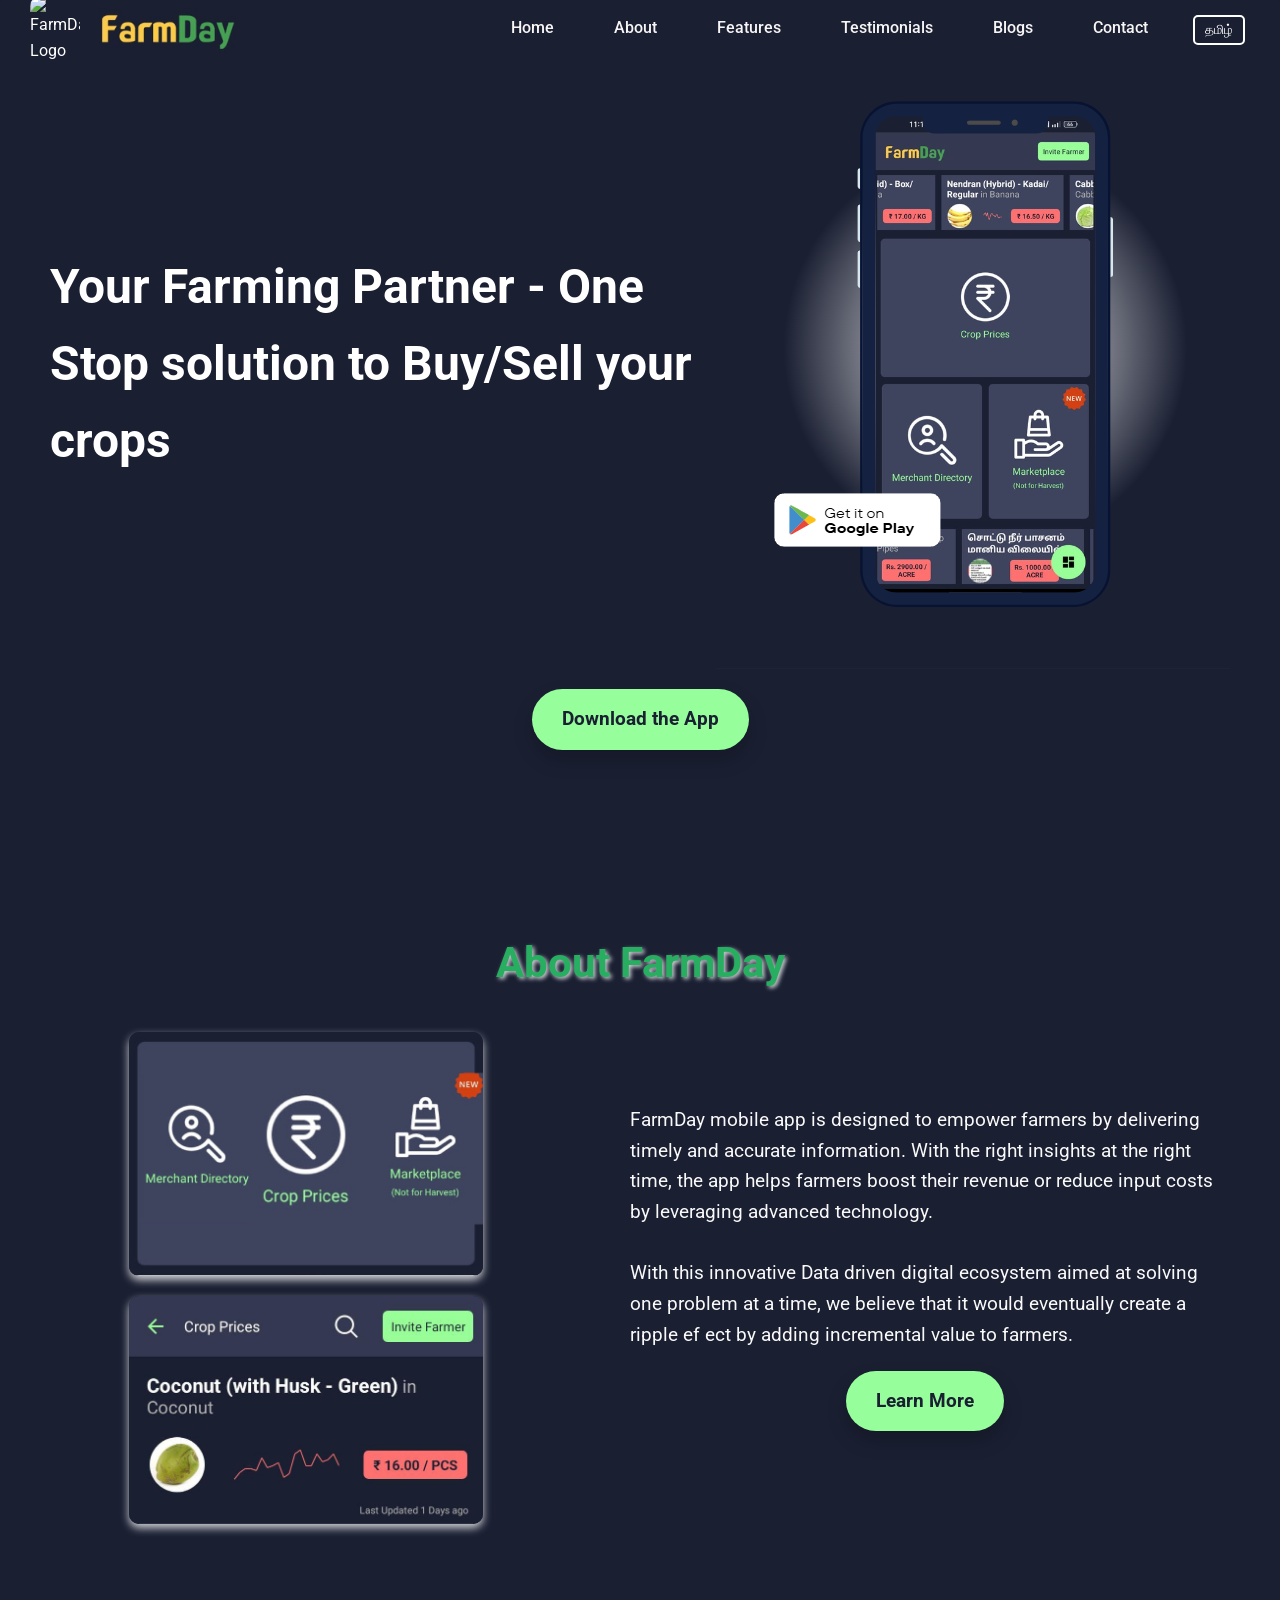
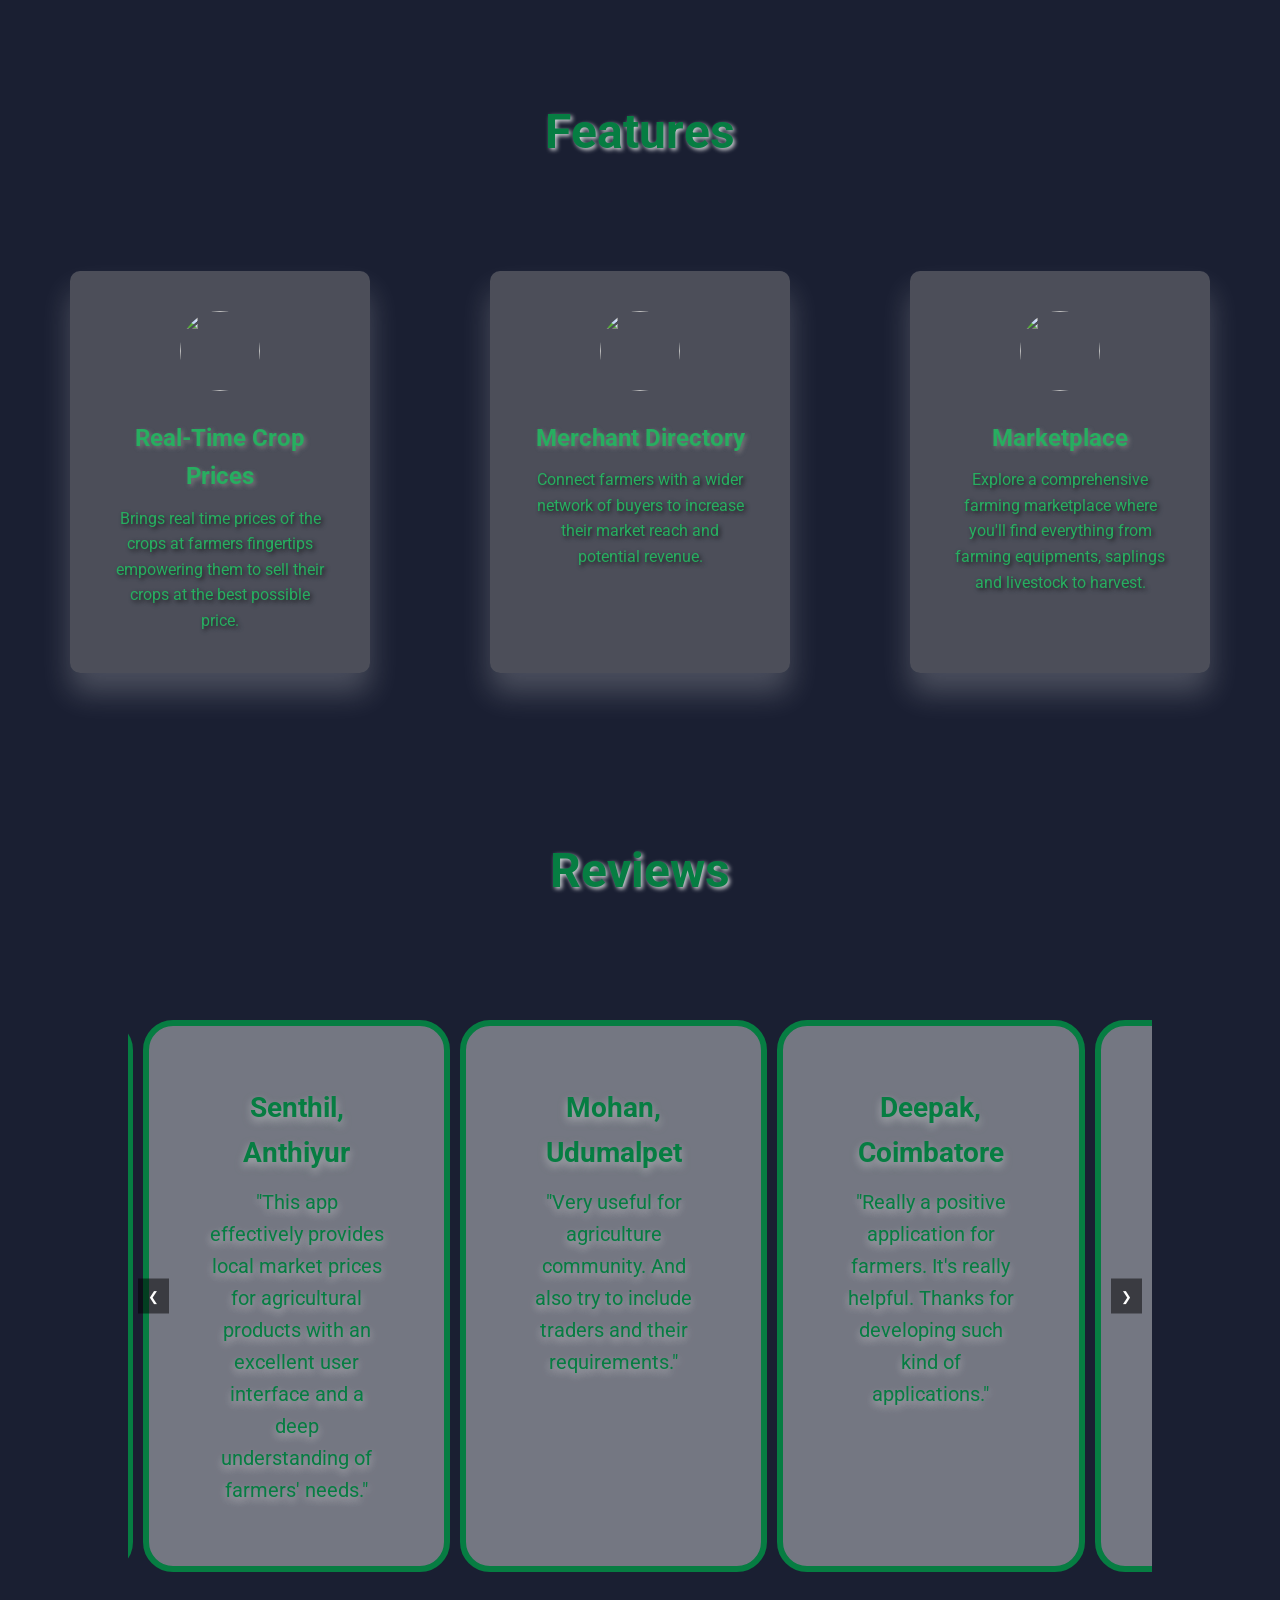
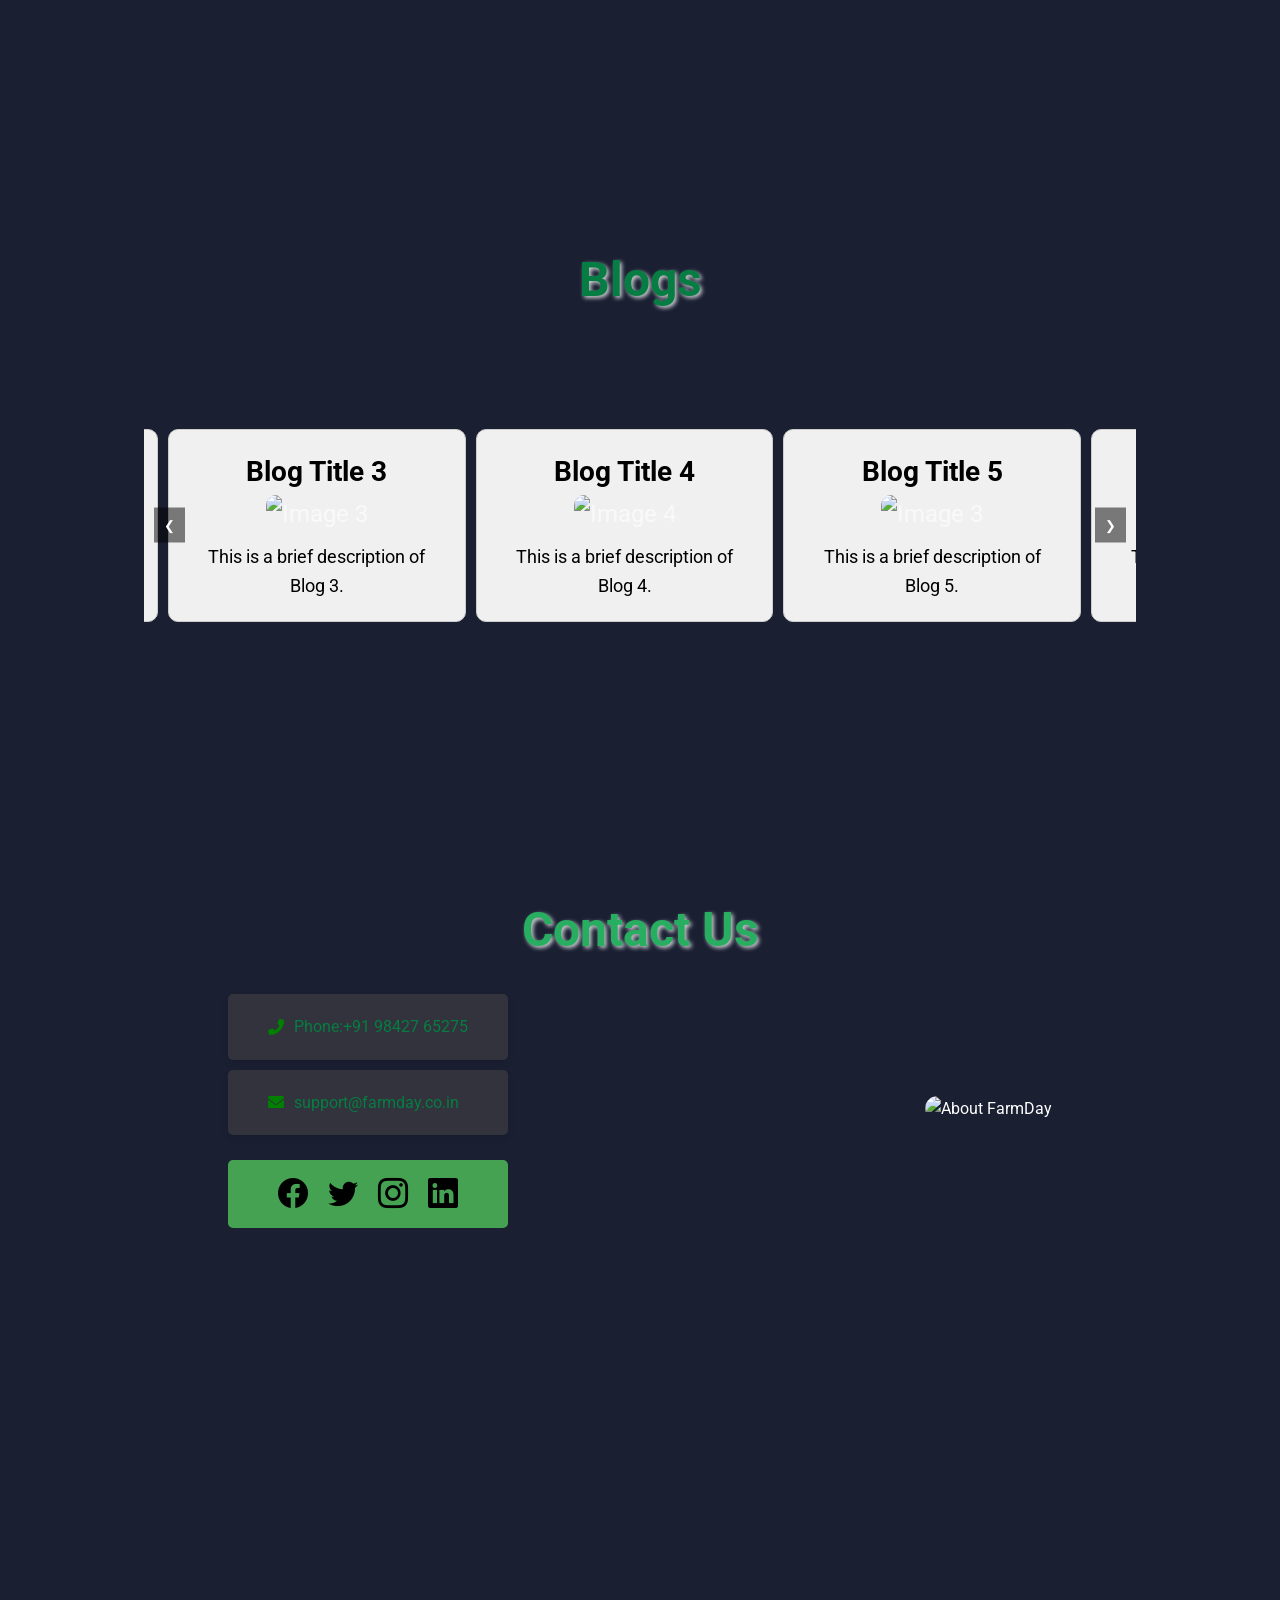
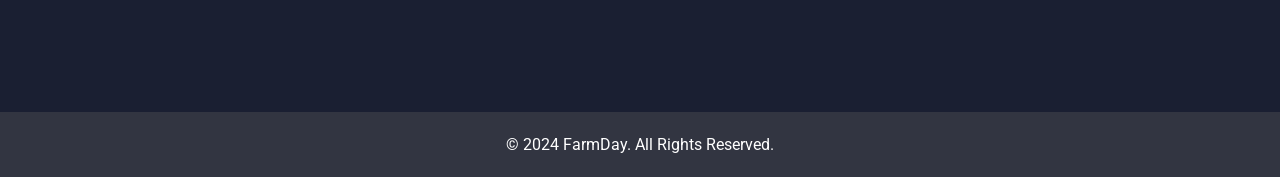
==== index.html @ 6c05a03b "Add files via upload" ====
<!DOCTYPE html>
<html lang="en">

<head>
    <meta charset="UTF-8">
    <meta name="viewport" content="width=device-width, initial-scale=1.0">
    <title>FarmDay - Your Smart Farming Companion</title>
    <link rel="stylesheet" href="styles.css">
    <link href="https://fonts.googleapis.com/css?family=Roboto:300,400,700&display=swap" rel="stylesheet">
    <link rel="stylesheet" href="https://cdnjs.cloudflare.com/ajax/libs/font-awesome/6.0.0-beta3/css/all.min.css">
    <link rel="stylesheet" href="https://cdn.jsdelivr.net/npm/bootstrap-icons@1.10.3/font/bootstrap-icons.css">
</head>

<body>
    <!-- Navigation -->
    <header>
        <div class="header-logo-container">
            <img src="https://play-lh.googleusercontent.com/tXJYDeL7LT2LAV6SCGHzUwHKOCR8Qtk1VbfqEIl8bWDPm93NJrsAHHmoLhtTX_al5bA" alt="FarmDay Logo" class="logo-main" id="logo-main">
            <img src="farmdaylogotext.png" alt="FarmDay Text Logo" class="logo-text" id="logo-text">
        </div>
       
        <nav>
            <ul class="nav-links hidden" id="navList">
                <li><a href="#home" data-en="Home" data-ta="முகப்பு">Home</a></li>
                <li><a href="#about" data-en="About" data-ta="பற்றி">About</a></li>
                <li><a href="#features" data-en="Features" data-ta="அம்சங்கள்">Features</a></li>
                <li><a href="#reviews" data-en="Reviews" data-ta="நிறுவல்">Testimonials</a></li>
                <li><a href="#blogs" data-en="Blogs" data-ta="வீடியோ">Blogs</a></li>
                <li><a href="#contact" data-en="Contact" data-ta="தொடர்பு கொள்ள">Contact</a></li>
                <li><button id="language-toggle" class="btn-language">தமிழ்</button></li>
            </ul>
        </nav>
    </header>

    <!-- Main Content -->
    <div id="content">
        <!-- Home Section -->
        <section id="home" class="hero">
            <div class="hero-content">
                <br><br><br><br><br><br><br>

                <h1 data-en="Your Farming Partner - One Stop solution to Buy/Sell your crops"
                    data-ta="விவசாயிகளின் நண்பன் - உங்கள் பயிர்களை வாங்க/விற்க ஒரே தீர்வு">
                    Your Farming Partner - One Stop solution to Buy/Sell your crops</h1>

                <img src="mobhom.png">
            </div>
            <div class="button-container">
                <a href="https://play.google.com/store/search?q=farmday&c=apps" data-en="Download the App"
                    data-ta="டவுன்லோடு செய்ய" class="btn-get-started">Download the
                    App</a>
            </div>
        </section>

        <!-- About Section -->
        <section id="about" class="about">
            <h1 data-en="About FarmDay" data-ta="எங்களை பற்றி" class="about-h1"> About
                FarmDay</h1>
            <br>
            <div class="about-container">
                <div class="about-image">
                    <img src="home_pageing.png" alt="FarmDay mission">
                    <img src="inpage.jpg" alt="FarmDay helping farmers">
                </div>

                <div class="about-content">
                    <p data-en="FarmDay mobile app is designed to empower farmers by delivering timely and accurate information. With the right insights at the right time, the app helps farmers boost their revenue or reduce input costs by leveraging advanced technology."
                        data-ta="விவசாயிகளுக்கு சரியான நேரத்தில் சரியான தகவலைக் கொண்டு சேர்க்கும் நோக்கத்துடன் ஃபார்ம்டே மொபைல் ஆப் உருவாக்கப்பட்டது. இந்த
                        தொழில்நுட்பம் விவசாயிகளுக்கு வருவாய் அதிகரிப்பும், உள்ளீட்டு செலவை குறைப்பதற்கும் மிகவும் உதவியாய் உள்ளது.
                        ">
                        FarmDay mobile app is designed to empower farmers by delivering timely and accurate information.
                        With the right insights at the right time, the app helps farmers boost their revenue or reduce
                        input costs by leveraging advanced technology.
                        <br>
                    </p>
                    <br>
                    <p data-en="With this innovative Data driven digital
                        ecosystem aimed at solving one
                        problem at a time, we believe that it would eventually create a ripple
                        ef ect by adding incremental value to farmers."
                        data-ta="விவசாயிகளின் குறிப்பிட்ட தேவைகளை நிவர்த்தி
செய்யும் புதுமையான தீர்வுகள் மூலம் விவசாயிகளின் வாழ்க்கை தரத்தை மேம்படுத்துவதே எங்கள் குறிக்கோள்.">
                        With this innovative Data driven digital
                        ecosystem aimed at solving one
                        problem at a time, we believe that it would eventually create a ripple
                        ef ect by adding incremental value to farmers.
                    </p>
                    <div class="button-container">
                        <a href="https://play.google.com/store/search?q=farmday&c=apps" data-en="Download the App"
                            data-ta="தொடங்குங்கள்" class="btn-get-started">Learn More</a>
                    </div>
                </div>

            </div>
        </section>

        <!-- Features Section -->
        <section id="features" class="features">
            <h2 data-en="Features" data-ta="அம்சங்கள்">Features</h2>
            <div class="feature-cards">
                <div class="feature-card">
                    <img src="https://i.pinimg.com/originals/cc/e9/16/cce916796b9cfe51157296832d86f635.png" class="feature-logo">
                    <h3 data-en="Real-Time Crop Prices" data-ta=" நிகழ் நேர பயிர் விலை">Real-Time Crop Prices</h3>
                    <p data-en="Brings real time prices of the crops at farmers fingertips empowering them to sell their crops at the best possible price."
                        data-ta="பயிர்களின் உண்மையான விலையை விவசாயிகளின் விரல் நுனியில் கொண்டு சேர்த்து, அவர்களின் பயிர்களை நல்ல விலைக்கு விற்க உதவுகிறது.">
                        Brings real time prices of the crops at farmers fingertips empowering them to sell their crops
                        at the best possible price.
                    </p>
                </div>
                <div class="feature-card">
                    <img src="https://encrypted-tbn0.gstatic.com/images?q=tbn:ANd9GcTYhjonhVvfZ-N_ClgjKbuGE84NUmTBMilZVWwBGiJ6GC_DMhgp" class="feature-logo">
                    <h3 data-en="Merchant Directory" data-ta="வணிகர்களின் தொடர்பு விவரங்கள்">Merchant Directory</h3>
                    <p data-en="Connect farmers with a wider network of buyers to increase their market reach and potential revenue."
                        data-ta="விவசாயிகளின் சந்தை வரம்பையும் சாத்தியமான வருவாயையும் அதிகரிக்க பல வணிகர்களிடம் இணைக்க உதவுகிறது.">
                        Connect farmers with a wider network of buyers to increase their market reach and potential
                        revenue.
                    </p>
                </div>
                <div class="feature-card">
                    <img src="https://encrypted-tbn1.gstatic.com/images?q=tbn:ANd9GcT6_z8MaBiqNynWxC4PwOzazJ4yxqJV59WRjrqrNaNfK2DuQOxv" class="feature-logo">
                    <h3 data-en="Marketplace" data-ta="சந்தை">Marketplace</h3>
                    <p data-en="Explore a comprehensive farming marketplace where you'll find everything from farming equipments, saplings and livestock to harvest."
                        data-ta="விவசாய உபகரணங்கள், மரக்கன்றுகள் மற்றும் கால்நடைகள் முதல் அறுவடை வரை அனைத்தையும் ஃபார்ம்டே சந்தை மூலம் விற்கலாம்.">
                        Explore a comprehensive farming marketplace where you'll find everything from farming
                        equipments, saplings and livestock to harvest.
                    </p>
                </div>
            </div>
        </section>

        <section id="reviews" class="reviews">
            <h2>Reviews</h2>
            <div class="slider">
                <div class="review-slider-container">
                    <div class="review-card">
                        <h3 data-en="Govind, Gobichettipalayam" data-ta="கோவிந்த், கோபிசெட்டிபாளையம்">Govind,
                            Gobichettipalayam</h3>
                        <p data-en="This app has greatly helped me and my dad find the right prices for bananas while being supportive and easily reachable."
                            data-ta="இந்த ஆப் விவசாயிகளின் வாழ்க்கை தரத்தை உயர்த்த ஒரு நல்ல முயற்சி. இந்த ஆப் மூலம் வாழை மற்றும் பல வகையான பயிர்களுக்கு சரியான விலை கிடைப்பதற்கு எனக்கும் என் அப்பாவுக்கும் பெரிதும் உதவியது...">
                            "This app has greatly helped me and my dad find the right prices for bananas while being
                            supportive and easily reachable."
                        </p>
                    </div>
                    <div class="review-card">
                        <h3 data-en="Senthil, Anthiyur" data-ta="செந்தில், அந்தியூர்">Senthil, Anthiyur</h3>
                        <p data-en="This app effectively provides local market prices for agricultural products with an excellent user interface and a deep understanding of farmers' needs."
                            data-ta="விவசாயிகள் தங்கள் பகுதியில் உற்பத்தி செய்யப்படும் விவசாய பொருட்களின் சந்தை விலையை அறிய இது மிகவும் பயனுள்ள ஆப் ஃபார்ம்டே ஆப் உபயோகிப்பதற்கு மிகவும் எளிமையாக இருக்கும்.">
                            "This app effectively provides local market prices for agricultural products with an
                            excellent
                            user interface and a deep understanding of farmers' needs."
                        </p>
                    </div>
                    <div class="review-card">
                        <h3 data-en="Mohan, Udumalpet" data-ta="மோகன், உதுமல்பேட்டை">Mohan, Udumalpet</h3>
                        <p data-en="Very useful for agriculture community. And also try to include traders and their requirements"
                            data-ta="விவசாய சமூகத்திற்கு மிகவும் பயனுள்ளதாக இருக்கும். மேலும் வர்த்தகர்களையும் அவர்களின் தேவைகளையும் சேர்க்க முயற்சிக்கவும்.">
                            "Very useful for agriculture community. And also try to include traders and their
                            requirements."
                        </p>
                    </div>
                    <div class="review-card">
                        <h3 data-en="Deepak, Coimbatore" data-ta="தீபக், கோயம்புத்தூர்">Deepak, Coimbatore</h3>
                        <p data-en="Really a positive application for farmers. It's really helpful. Thanks for developing such kind of applications."
                            data-ta="உண்மையில் விவசாயிகளுக்கு தேவையான ஆப். இது மிகவும் பயனுள்ளதாக இருக்கிறது. இது போன்ற ஆப்பை உருவாக்குவதற்கு நன்றி.">
                            "Really a positive application for farmers. It's really helpful. Thanks for developing such
                            kind
                            of applications."
                        </p>
                    </div>
                    <div class="review-card">
                        <h3 data-en="Riswanth, Trichy" data-ta="ரிஸ்வாந்த், திருச்சி">Riswanth, Trichy</h3>
                        <p data-en="This app is a must for every farmer. It is very user friendly and enables farmers to know the current market price accurately."
                            data-ta="இந்த செயலி ஒவ்வொரு விவசாயிக்கும் அவசியமானது. இது உபயோகிப்பதற்கு மிகவும் எளிமையாக இருக்கும். விவசாயிகள் தற்போதைய சந்தை விலையை துல்லியமாக அறிந்து கொள்ள உதவுகிறது">
                            "This app is a must for every farmer. It is very user friendly and enables farmers to know
                            the
                            current market price accurately."
                        </p>
                    </div>
                    <div class="review-card">
                        <h3 data-en="Rajamani, Kalakkadu, Tirunelveli" data-ta="ராஜமணி, காளக்காடு, திருநெல்வேலி">
                            Rajamani,
                            Kalakkadu, Tirunelveli</h3>
                        <p data-en="Very Easy to use app and must have for farmers"
                            data-ta="பயன்பாட்டைப் பயன்படுத்த மிகவும் எளிதானது மற்றும் அனைத்து விவசாயிகளுக்கும் தேவையான ஆப்,">
                            "Very Easy to use app and must have for farmers."
                        </p>
                    </div>
                    <div class="review-card">
                        <h3 data-en="Suganthi, Namakkal" data-ta="சுகந்தி, நாமக்கல்">Suganthi, Namakkal</h3>
                        <p data-en="Perfect app for farmers. Finally, farmers got a chance to decide the price. I recommend farmers to use it."
                            data-ta="விவசாயிகளுக்கான ஆப். இறுதியாக விவசாயிகளுக்கு விலையை தீர்மானிக்கும் வாய்ப்பு கிடைத்துள்ளது. விவசாயிகளுக்கு இதை பயன்படுத்த பரிந்துரைக்கிறேன்
">
                            "Perfect app for farmers. Finally, farmers got a chance to decide the price. I recommend
                            farmers
                            to use it."
                        </p>
                    </div>
                    <div class="review-card">
                        <h3 data-en="Keerthi Kumar, Erode" data-ta="கீர்த்தி குமார், ஈரோடு">Keerthi Kumar, Erode</h3>
                        <p data-en="Actually, this app does what farmers expect from government."
                            data-ta="உண்மையில் இந்த செயலி விவசாயிகள் அரசாங்கத்திடம் எதிர்பார்க்கும் விஷயங்களைச் செய்கிறது.">
                            "Actually, this app does what farmers expect from government."
                        </p>
                    </div>
                </div>
                <button class="prev" onclick="moveReviewSlide(-1)">&#10094;</button>
                <button class="next" onclick="moveReviewSlide(1)">&#10095;</button>
            </div>
        </section>
        <!-- Blog Section -->

        <section id="blogs" class="blogs">
            <h2>Blogs</h2>
            <div class="slider">
                <div class="blog-slider-container">
                    <div class="blog-card">
                        <h3>Blog Title 1</h3>
                        <a href="link1.html">
                            <img src="https://wallpapercave.com/wp/wp1987091.jpg" alt="Image 1">
                        </a>
                        <p>This is a brief description of Blog 1.</p>
                    </div>
                    <div class="blog-card">
                        <h3>Blog Title 2</h3>
                        <a href="link2.html">
                            <img src="https://static.vecteezy.com/system/resources/previews/007/563/124/non_2x/farm-background-with-barn-and-windmill-free-vector.jpg"
                                alt="Image 2">
                        </a>
                        <p>This is a brief description of Blog 2.</p>
                    </div>
                    <div class="blog-card">
                        <h3>Blog Title 3</h3>
                        <a href="link3.html">
                            <img src="https://www.pixelstalk.net/wp-content/uploads/images6/Download-Free-Farm-Wallpaper-HD.jpg"
                                alt="Image 3">
                        </a>
                        <p>This is a brief description of Blog 3.</p>
                    </div>
                    <div class="blog-card">
                        <h3>Blog Title 4</h3>
                        <a href="link4.html">
                            <img src="https://th.bing.com/th/id/R.c1d64451415bb0827de501a307bffe72?rik=UTiRppmbkmtHPA&riu=http%3a%2f%2fwallpapercave.com%2fwp%2fa8QB3a8.jpg&ehk=G0vwJu21ch0VVgC8ao%2bFJ9CKO0vSkUpL3v%2fyjrSSALY%3d&risl=&pid=ImgRaw&r=0"
                                alt="Image 4">
                        </a>
                        <p>This is a brief description of Blog 4.</p>
                    </div>
                    <div class="blog-card">
                        <h3>Blog Title 5</h3>
                        <a href="link3.html">
                            <img src="https://th.bing.com/th/id/OIP.ajdFlxi1q4GeVGdWgLOixgAAAA?rs=1&pid=ImgDetMain"
                                alt="Image 3">
                        </a>
                        <p>This is a brief description of Blog 5.</p>
                    </div>
                    <div class="blog-card">
                        <h3>Blog Title 3</h3>
                        <a href="link3.html">
                            <img src="https://wallpapercave.com/wp/wp9160269.jpg" alt="Image 3">
                        </a>
                        <p>This is a brief description of Blog 3.</p>
                    </div>
                    <div class="blog-card">
                        <h3>Blog Title 6</h3>
                        <a href="link3.html">
                            <img src="https://wallpapercave.com/wp/wp9212137.jpg" alt="Image 6">
                        </a>
                        <p>This is a brief description of Blog 3.</p>
                    </div>
                    <div class="blog-card">
                        <h3>Blog Title 7</h3>
                        <a href="link3.html">
                            <img src="https://wallpaperaccess.com/full/803470.jpg" alt="Image 7">
                        </a>
                        <p>This is a brief description of Blog 3.</p>
                    </div>
                    <div class="blog-card">
                        <h3>Blog Title 8</h3>
                        <a href="link3.html">
                            <img src="https://th.bing.com/th/id/R.69e68ce9107c04f550faee274c7259d2?rik=KWi69fds7s%2fXRw&riu=http%3a%2f%2fcdn8.dissolve.com%2fp%2fD869_78_642%2fD869_78_642_600.jpg&ehk=4%2b%2fZbc%2fLf9twA6egBLVINgm3LEPSD%2fBEcH7vq1NvhxI%3d&risl=&pid=ImgRaw&r=0"
                                alt="Image 8">
                        </a>
                        <p>This is a brief description of Blog 3.</p>
                    </div>
                    <div class="blog-card">
                        <h3>Blog Title 9</h3>
                        <a href="link3.html">
                            <img src="https://wallpaperaccess.com/full/3158925.jpg" alt="Image 9">
                        </a>
                        <p>This is a brief description of Blog 3.</p>
                    </div>
                    <div class="blog-card">
                        <h3>Blog Title 10</h3>
                        <a href="link3.html">
                            <img src="https://wallpapercave.com/wp/wp1987155.jpg" alt="Image 10">
                        </a>
                        <p>This is a brief description of Blog 3.</p>
                    </div>
                    <div class="blog-card">
                        <h3>Blog Title 11</h3>
                        <a href="link3.html">
                            <img src="https://thumbs.dreamstime.com/b/strawberry-farm-background-image-beautiful-nature-angkhang-146272298.jpg"
                                alt="Image 11">
                        </a>
                        <p>This is a brief description of Blog 3.</p>
                    </div>
                </div>
                <button class="prev" onclick="moveBlogSlide(-1)">&#10094;</button>
                <button class="next" onclick="moveBlogSlide(1)">&#10095;</button>
            </div>
        </section>




        <!-- Contact Section -->
        <section id="contact" class="contact">
            <h2 data-en="Contact Us" data-ta="எங்களை தொடர்பு கொள்ள" style="color: #27ae60;">Contact Us</h2>
            <div class="contact-container">
                <!-- Contact Information and Social Media in the same container -->
                <div class="contact-details">
                    <!-- Contact Info -->
                    <div class="contact-info">
                        <div class="contact-item">
                            <i class="fas fa-phone-alt"></i>
                            <a href="Mobile: +91 98427 65275">Phone:+91 98427 65275</a>
                        </div>

                        <div class="contact-item">
                            <i class="fas fa-envelope"></i>
                            <a href="support@farmday.co.in">support@farmday.co.in</a>
                        </div>

                       
                    </div>

                    <!-- Social Media Links -->
                    <div class="social-container">
                        <ul class="social-icons">
                            <li><a href="https://www.facebook.com/farmday.in/" target="_blank"><i
                                        class="bi bi-facebook"></i></a></li>
                            <li><a href="https://x.com/farmday_in" target="_blank"><i class="bi bi-twitter"></i></a>
                            </li>
                            <li><a href="https://www.instagram.com/farmday.in/" target="_blank"><i
                                        class="bi bi-instagram"></i></a></li>
                            <li><a href="https://www.linkedin.com/company/farmday/?originalSubdomain=in"
                                    target="_blank"><i class="bi bi-linkedin"></i></a></li>
                        </ul>
                    </div>
                </div>

                <!-- Contact Image -->
                <div class="contact-img">
                    <img src="https://play-lh.googleusercontent.com/tXJYDeL7LT2LAV6SCGHzUwHKOCR8Qtk1VbfqEIl8bWDPm93NJrsAHHmoLhtTX_al5bA"
                        alt="About FarmDay">

                </div>
        </section>

    </div>

    <!-- Footer -->
    <footer>
        <p data-en="2024 FarmDay. All Rights Reserved."
            data-ta="© 2024 FarmDay. அனைத்து உரிமைகளும் பாதுகாக்கப்படுகின்றன.">&copy; 2024 FarmDay. All Rights Reserved.
        </p>
    </footer>

    <!-- JavaScript -->
    <script src="animation.js"></script>
    <script src="blog.js"></script>
    <script src="script.js"></script>
</body>

</html>
---- styles.css ----
/* Basic Reset */
* {
    margin: 0;
    padding: 0;
    box-sizing: border-box;
}

/* Global Styles */
body {
    font-family: 'Roboto', sans-serif;
    background-color: #1a1f32;
    line-height: 1.6;
    color: #faf9f9;
    overflow-x: hidden;
    scroll-behavior: smooth;
    background-repeat: no-repeat;
    background-size: cover;
    background-position: center;
    height: 100%;
    width: 100%;
    cursor: url("fl2.png"), auto;
}

/*Navigation*/

header {
    display: flex;
    align-items: center;
    justify-content: space-between;
    padding: 15px 20px;
}

header {
    width: 100%;
    height: 60px;
    color: white;
    background-size: cover;
    background-color:  #1a1f32;
    background-position: center;
    position: fixed;
    top: 0;
    z-index: 100;
    display: flex;
    align-items: center;
    justify-content: space-between;
    padding: 0px 20px;
    transition: height 0.5s ease;
    border-radius: 2px;
}

nav {
    position: relative;
    background-color:  transparent;
    /* Fully transparent */
}

/* Base styles for logo */
.logo {
    cursor: pointer;
    width: 100px;
    height: 50px;
    border-radius: 10px;
    animation: flip-back 0.6s ease-in-out;
    margin-left: 20px; /* Fixed the incorrect 'margin: left' syntax */
    margin-right: 20px; /* Reduced margin for mobile compatibility */
}

/* Hover effect for logo */
.logo:hover {
    animation: flip 0.6s ease-in-out;
}

/* Main logo styles */
.logo-main {
    width: 50px;
    height: 50px;
    border-radius: 20%;
}

/* Mobile responsiveness */
@media (max-width: 768px) {
    .logo {
        width: 80px; /* Reduced width for smaller screens */
        height: 40px; /* Adjust height proportionally */
        margin-right: 10px; /* Further reduce margin to avoid overflow */
    }

    .logo-main {
        width: 40px; /* Adjust size of the main logo */
        height: 40px;
        border-radius: 15%;
    }
}

@media (max-width: 480px) {
    .logo {
        width: 60px; /* Further reduced for very small screens */
        height: 30px;
        margin-right: 5px;
    }

    .logo-main {
        width: 30px; /* Small logo size for mobile phones */
        height: 30px;
        border-radius: 10%;
    }
}

/* Navigation */
nav {
    position: relative;
}

.nav-links {
    display: flex;
    list-style: none;
    margin: 0;
    padding: 0;
    width: auto;
    overflow: hidden;
    transition: max-width 0.5s ease;
}

.nav-links.hidden {
    max-width: 0;
    overflow: hidden;
}

.nav-links li {
    margin: 0 15px;
    opacity: 1;
    transition: opacity 0.3s ease;
}

.nav-links.hidden li {
    opacity: 0;
}

.nav-links a {
    text-decoration: none;
    color: #f8f5f5;
    font-weight: bold;
    font-weight: 500;
    padding: 8px 15px;
    border-radius: 10px;
    position: relative;
    overflow: hidden;
    transition: background-color 0.5s, transform 0.3s;
}

.nav-links a::before {
    content: "";
    position: absolute;
    top: 0;
    left: 0;
    width: 100%;
    height: 100%;
    border-radius: 10px;
    z-index: -1;
    transition: transform 0.5s ease;
    transform: scaleX(0);
    transform-origin: right;
}

.nav-links a:hover::before {
    transform: scaleX(1);
    transform-origin: left;
}

.nav-links a:hover {
    background: linear-gradient(to right, yellow 50%, green 50%);
    -webkit-background-clip: text;
    -webkit-text-fill-color: transparent;
    transform: scale(1.5);
}

.nav-links.slide-from-logo {
    animation: slide-from-logo 0.5s forwards;
}

.btn-language {
    background-color: transparent;
    border: 2px solid #fff;
    color: #fff;
    padding: 5px 10px;
    border-radius: 5px;
    cursor: pointer;
    transition: background-color 0.3s ease, color 0.3s ease;
}

.btn-language:hover {
    background: linear-gradient(45deg, yellow, green);
    /* Use 'background' instead of 'background-color' */
    color: #f1f1f1;
}

/* Keyframe Animations */
@keyframes slide-from-logo {
    0% {
        transform: translateY(-100%);
    }

    100% {
        transform: translateY(0);
    }
}

@keyframes slide-to-logo {
    100% {
        transform: translateY(0%);
    }

    0% {
        transform: translateY(-100);
    }
}

@keyframes fade-in-left {
    from {
        opacity: 0;
        transform: translateX(-100px);
    }

    to {
        opacity: 1;
        transform: translateX(0);
    }
}

@keyframes fade-in {
    0% {
        opacity: 0;
    }

    100% {
        opacity: 1;
    }
}

@keyframes bounce-in {
    0% {
        opacity: 0;
        transform: scale(0.3);
    }

    50% {
        opacity: 1;
        transform: scale(1.05);
    }

    100% {
        opacity: 1;
        transform: scale(1);
    }
}

@keyframes flip {
    0% {
        transform: rotateY(0);
    }

    100% {
        transform: rotateY(360deg);
    }
}

@keyframes flip-back {
    0% {
        transform: rotateY(360deg);
    }

    100% {
        transform: rotateY(0);
    }
}

@keyframes fade-in-up {
    from {
        opacity: 0;
        transform: translateY(20px);
    }

    to {
        opacity: 1;
        transform: translateY(0);
    }
}

@keyframes fade-in-down {
    from {
        opacity: 0;
        transform: translateY(-20px);
    }

    to {
        opacity: 1;
        transform: translateY(0);
    }
}

@keyframes zoomIn {
    from {
        transform: scale(0);
    }

    to {
        transform: scale(1);
    }
}

/* Hero Section */
.hero {
    padding: 80px 50px;
    color: #fff;
}

.hero-content {
    display: flex;  
    align-items: center;
    justify-content: space-between;
    flex: 1;
    max-width: 100%;
    color: white;
}

.hero-content h1 {
    font-size: 3em;
    margin-bottom: 20px;
    color: white;
}

.hero-content p {
    font-size: 1.2em;
    margin-bottom: 30px;
    color: white;
}

.hero-image {
    flex: 1;
    max-width: 100%;
    text-align: right;
}

.hero-image img {
    max-width: 100%;
    border-radius: 10px;
}

.hero .btn-primary:hover {
    background-color: #f1f1f1;
    transform: scale(1.05);
}

.hero .btn-primary {
    padding: 10px 30px;
    color: #27ae60;
    border: none;
    border-radius: 5px;
    font-size: 1rem;
    font-weight: bold;
    cursor: pointer;
    transition: background-color 0.3s, transform 0.3s;
}

/* New code */

.button-container {
    display: flex;
    justify-content: center;
    align-items: center;
    width: 100%;
}


.btn-get-started {
    display: inline-block;
    padding: 15px 30px;
    margin: 20px 70px;
    font-size: 1.2rem;
    font-weight: bold;
    color:  #1a1f32;
    background:#97fe9c;
    border: none;
    border-radius: 50px;
    box-shadow: 0 10px 20px rgba(0, 0, 0, 0.2);
    text-decoration: none;
    transition: all 0.3s ease-in-out;
    position: relative;
    overflow: hidden;
}

.hero .btn-primary:hover {
    background-color: #f1f1f1;
    transform: scale(1.05);
}

.btn-get-started:hover {
    background: linear-gradient(135deg, yellow, green);
    transform: scale(1.05);
    box-shadow: 0 15px 25px rgba(0, 0, 0, 0.3);
}

/* Additional hover effect: Glowing border */
.btn-get-started::before {
    content: '';
    position: absolute;
    top: -2px;
    left: -2px;
    right: -2px;
    bottom: -2px;
    background: linear-gradient(45deg, yellow, green);
    z-index: -1;
    border-radius: 50px;
    opacity: 0;
    transition: opacity 0.5s ease;
}

.btn-get-started:hover::before {
    opacity: 1;
}

/* Keyframes for fade-in and slide-up animation */
/* Keyframes for fade-in, slide-up, and scale animation */
@keyframes fadeSlideUpScale {
    0% {
        opacity: 0;
        transform: translateY(30px) scale(0.95); /* Start below and slightly smaller */
    }
    50% {
        opacity: 0.5;
        transform: translateY(-10px) scale(1.02); /* Slight overshoot */
    }
    100% {
        opacity: 1;
        transform: translateY(0) scale(1); /* End at original position */
    }
}

.about {
    position: relative;
    padding: 80px 20px;
    text-align: center;
    background-color: #1a1f32;
    background-size: cover;
    background-position: center;
    background-repeat: no-repeat;
    height: 100%;
    overflow: hidden;
    animation: fadeSlideUpScale 0.5s ease-out forwards;
    animation-iteration-count: 1; /* Repeat the animation once */
}

.about-h1 {
    color: #27ae60;
    font-size: 2.6rem;
    text-shadow: 2px 2px 4px rgba(255, 255, 255, 0.8); /* White text shadow */
    /* Increased h1 text size */
}

.about-container {
    display: flex;
    flex-direction: row;
    justify-content: center;
    align-items: center;
    max-width: 1200px;
    margin: 0 auto;
    opacity: 0;
    animation: fadeSlideUpScale 1.5s ease-out forwards;
    animation-delay: 0.1s; /* Delay the container animation */
    animation-iteration-count: 1;
}

.about-content {
    flex: 1;
    margin-right: 20px;
    text-align: left;
    font-size: 1.2rem; /* Increased content text size */
    opacity: 0;
    animation: fadeSlideUpScale 1.5s ease-out forwards;
    animation-delay: 0.5s; /* Delay the content slightly more */
    animation-iteration-count: 1;
}

.about-image {
    flex: 1;
    display: flex;
    flex-direction: column;
    justify-content: center;
    opacity: 0;
    animation: fadeSlideUpScale 2s ease-out forwards;
    animation-delay: 0.7s; /* Delay the image appearance */
    animation-iteration-count: 1;
}

.about-image img {
    width: 60%;
    height: auto; /* Maintain aspect ratio */
    border-radius: 10px;
    box-shadow: 0 4px 8px rgba(255, 255, 255, 0.795);
    margin: 10px auto;
    margin-right: 25%;
    opacity: 0;
    animation: fadeSlideUpScale 2.5s ease-out forwards;
    animation-delay: 0.9s; /* Delay the image itself */
    animation-iteration-count: 1;
}

/* Reset animation when revisiting the page */
.about-container, .about-content, .about-image, .about-image img {
    animation-iteration-count: 1;
    animation-fill-mode: forwards;
}

/* Responsive Design - for tablets */
@media (max-width: 768px) {
    .about-h1 {
        font-size: 2rem; /* Adjust h1 size for smaller screens */
    }

    .about-content {
        font-size: 1rem; /* Slightly smaller content font for tablets */
    }
}

/* Responsive Design - for mobile phones */
@media (max-width: 480px) {
    .about-h1 {
        font-size: 1.5rem; /* Further adjust for mobile devices */
    }

    .about-content {
        font-size: 0.9rem; /* Smaller content font for mobile devices */
    }
}



/* Features */

/* Keyframe animation for fade in and move up */

/* Updated Keyframes */
@keyframes fadeInScale {
    0% {
        opacity: 0;
        transform: scale(0.8) translateY(20px);
    }

    100% {
        opacity: 1;
        transform: scale(1) translateY(0);
    }
}

/* Features section styling remains the same */
.features {
    background-color: #1a1f32;
    padding: 80px 20px;
    text-align: center;
    height: 100%;
    animation: bgAnimation 140s ease infinite;
}

/* Heading styling remains the same */
.features h2 {
    font-size: 3.0rem;
    margin-bottom: 20px;
    color: #067d42;
    text-shadow: 2px 2px 4px rgba(255, 255, 255, 0.8); /* White text shadow */
}

.feature-logo{
    width: 80px;
    height: 80px;
    align-items: center;
    border-radius: 50%;

}

/* Cards container remains the same */
.feature-cards {
    display: flex;
    justify-content: space-around;
    flex-wrap: wrap;
    gap: 20px;
    margin-top: 100px;
    position: relative;
    z-index: 2;
}

/* Updated Card Styling */
.feature-card {
    background: #86868976;
    padding: 40px;
    border-radius: 10px;
    box-shadow: 0 20px 30px rgba(243, 240, 240, 0.226);
    width: 300px;
    position: relative;
    overflow: hidden;
    opacity: 0;
    transform: scale(0.1) translateY(20px);
    animation: fadeInScale 0.6s ease forwards;
    transition: transform 0.3s ease, box-shadow 0.3s ease;
}

/* Add staggered delay for each card */
.feature-card:nth-child(1) {
    animation-delay: 0.2s;
}

.feature-card:nth-child(2) {
    animation-delay: 0.4s;
}

.feature-card:nth-child(3) {
    animation-delay: 0.6s;
}

/* Hover Effect */
.feature-card:hover {
    transform: scale(1.05);
    box-shadow: 0 25px 50px rgba(26, 111, 42, 0.805);
    cursor: pointer;
}

/* Card content styling remains the same */
.feature-card h3 {
    margin: 20px 0 10px;
    font-size: 1.5rem;
    color: #27ae60;
    text-shadow: 2px 2px 4px rgba(131, 130, 130, 0.8); /* White text shadow */

}

.feature-card p {
    color: #27ae60;
    text-shadow: 2px 2px 4px rgba(13, 12, 12, 0.777); /* White text shadow */

}

.feature-card i {
    font-size: 3rem;
    color: #27ae60;
    margin-bottom: 15px;
}

/* Testimonials */

.reviews {
    padding: 80px 0;
    text-align: center;
}

.reviews h2 {
    font-size: 3.0rem;
    margin-bottom: 30px;
    color: #067d42;
    text-shadow: 2px 2px 4px rgba(255, 255, 255, 0.8); /* White text shadow */

}


.review-card {
    flex: 0 0 30%;
    /* Default for larger screens */
    padding: 60px;
    background-color: #f0f0f06b;
    text-align: center;
    font-size: 24px;
    border: 1px solid #ccc;
    border-radius: 30px;
    box-sizing: border-box;
    margin: 60px 5px;
    transition: transform 0.3s ease, box-shadow 0.3s ease;
    border-width: 6px;
    border-color: #067d42;
}   

.review-card:hover {
    transform: scale(1.05);
    /* Slightly enlarge the card */
    box-shadow: 0px 8px 16px rgba(19, 219, 36, 0.57);
    /* Add a shadow effect */
    cursor: pointer;
    border-radius: 20px;
    border-width: 10px;
}

.review-card h3 {
    color:#067d42;
    text-shadow: 0px 4px 8px rgba(222, 227, 222, 0.57);

    
}


.review-card p {
    margin: 10px 0 0;
    font-size: 20px;
    text-align: center;
    color: #067d42;
    text-shadow: 0px 4px 8px rgba(239, 237, 237, 0.584);

}

.review-slider-container {
    display: flex;
    transition: transform 0.5s ease-in-out;
    will-change: transform;
}


/* Blog Section */

.blogs {
    padding: 80px 20px;
    text-align: center;
}

.blogs h2 {
    font-size: 3.0rem;
    margin-bottom: 40px;
    color: #067d42;
    text-shadow: 2px 2px 4px rgba(255, 255, 255, 0.8); /* White text shadow */

}

.slider {
    position: relative;
    width: 80%;
    /* Adjust the width as needed */
    margin: 50px auto;
    overflow: hidden;
}

.blog-slider-container {
    display: flex;
    transition: transform 0.5s ease-in-out;
    will-change: transform;
}

.blog-card {
    flex: 0 0 30%;
    /* Default for larger screens */
    padding: 20px;
    background-color: #f0f0f0;
    text-align: center;
    font-size: 24px;
    border: 1px solid #ccc;
    border-radius: 10px;
    box-sizing: border-box;
    margin: 60px 5px;
    transition: transform 0.3s ease, box-shadow 0.3s ease;
}

.blog-card:hover {
    transform: scale(1.05);
    /* Slightly enlarge the card */
    box-shadow: 0 8px 16px rgba(0, 0, 0, 0.2);
    /* Add a shadow effect */
    cursor: pointer;
}

.blog-card h3 {
    color: #000;
}

.blog-card a {
    display: block;
    /* Make the link a block element */
    text-decoration: none;
    /* Remove underline from links */
    color: inherit;
    /* Inherit text color from parent */
}

.blog-card img {
    width: 100%;
    height: auto;
    border-radius: 10px;
    transition: transform 0.3s ease;
}

.blog-card:hover a img {
    transform: scale(1.05);
    /* Zoom the image slightly */
}

.blog-card p {
    margin: 10px 0 0;
    font-size: 18px;
    text-align: center;
    color: #000;
}

.slider button {
    position: absolute;
    top: 50%;
    transform: translateY(-50%);
    background-color: rgba(0, 0, 0, 0.5);
    color: white;
    border: none;
    padding: 10px;
    cursor: pointer;
}

.prev {
    left: 10px;
}

.next {
    right: 10px;
}

button:focus {
    outline: none;
}

.indicators {
    text-align: center;
    margin-top: 20px;
}

.indicators input[type="radio"] {
    display: none;
}

.indicators label {
    cursor: pointer;
    padding: 5px;
    margin: 0 5px;
    background-color: #ccc;
    border-radius: 50%;
    width: 10px;
    height: 10px;
    display: inline-block;
}

.indicators input[type="radio"]:checked+label {
    background-color: #333;
}

/*Contact Section*/

/* General Contact Section Styling */
.contact {
    color: #fff;
    padding: 80px 20px;
    text-align: center;
    height: 100vh;
    background-color: #1a1f32;
}

.contact h2 {
    margin-bottom: 20px;
    font-size: 3.0rem;
    color: #067d42;
    text-shadow: 2px 2px 4px rgba(255, 255, 255, 0.8); /* White text shadow */

}

/* Contact Container */
.contact-container {
    display: flex;
    justify-content: space-around;
    align-items: center;
    flex-wrap: wrap;
    opacity: 0;
    /* Start invisible */
    animation: rotateIn 1s ease forwards;
    /* Rotate-In Animation */
    animation-delay: 0.3s;
    /* Delay to create a smooth entrance */
}

/* Contact Details */
.contact-details {
    color: #000;
}

/* Contact Info */
.contact-info {
    display: flex;
    flex-direction: column;
    max-width: 300px;
    margin-bottom: 20px;
}

/* Contact Item Styling */
.contact-item {
    display: flex;
    align-items: center;
    margin: 5px 0;
    background-color: rgba(75, 74, 74, 0.495);
    padding: 20px 40px;
    border-radius: 5px;
    box-shadow: 0 4px 6px rgba(0, 0, 0, 0.1);
    opacity: 0;
    animation: rotateIn 1s ease forwards;
    color: #067d42;
    font-size: 16px;
    /* Rotate-In animation for each item */
}

.contact-item:nth-child(1) {
    animation-delay: 0.4s;
    /* Staggered delay for smooth cascading */
}

.contact-item:nth-child(2) {
    animation-delay: 0.6s;
}

.contact-item:nth-child(3) {
    animation-delay: 0.8s;
}

.contact-item i {
    margin-right: 10px;
    color: green;
}

.contact-item a {
    color: inherit;
    text-decoration: none;
}

/* Social Container */
.social-container {
    background-color: #46a253;
    padding: 10px;
    border-radius: 5px;
    max-width: 300px;
    opacity: 0;
    animation: rotateIn 1s ease forwards;
    /* Rotate-In animation */
    animation-delay: 1s;
    /* Delay after contact items */
}

/* Social Icons */
.social-icons {
    list-style: none;
    display: flex;
    justify-content: center;
    padding: 0;
    margin: 0;
}

.social-icons li {
    margin: 0 10px;
}

.social-icons a {
    color: inherit;
    font-size: 30px;
    transition: color 0.3s ease;
}

.social-icons a:hover {
    color: #fff;
}

/* Contact Image */
.contact-img img {
    width: 75%;
    border-radius: 15px;
    border-color: #27ae60;
    opacity: 0;
    animation: rotateIn 1s ease forwards;
    /* Rotate-In animation */
    animation-delay: 1.2s;
    /* Delay for image entrance */
}

/* Rotate-In Keyframes Animation */
@keyframes rotateIn {
    0% {
        opacity: 0;
        transform: rotate(-15deg) scale(0.9);
        /* Initial rotation and scaling */
    }

    100% {
        opacity: 1;
        transform: rotate(0deg) scale(1);
        /* End at normal size and no rotation */
    }
}

/* Footer */
footer {
    padding: 20px;
    background: #323541;
    color: #fff;
    text-align: center;
}




/* Responsive Styles */

/* General Resets */
* {
    box-sizing: border-box;
}

@media (max-width: 1200px) {
    .about-container {
        flex-direction: column;
        align-items: center;
    }

    .about-image {
        margin: 25px 0;
    }

    .hero-content {
        flex-direction: column;
        /* Stack hero content vertically */
        text-align: center;
        /* Center text */
    }

    .hero-content h1 {
        font-size: 2.5em;
        /* Smaller heading on mobile */
    }

    .hero-content p {
        font-size: 1em;
        /* Smaller paragraph text on mobile */
    }

    .feature-card {
        width: 50%;
        margin: 10px 0;
    }

    .testimonial-card {
        width: 50%;
        margin: 10px 0;
    }

    .card {
        flex: 0 0 45%;
        /* Show 2 cards for tablet */
    }

    .contact-container {
        margin-top: 100px;
    }

    .contact-info {
        margin-bottom: 20px;
        /* Space out contact items */
    }

    .contact-img img {
        width: 300px;
    }
}

@media (max-width: 768px) {

    header {
        flex-direction: column;
        /* Stack header items */
        height: auto;
        /* Allow dynamic height */
    }

    .nav-links {
        flex-direction: column;
        /* Stack links vertically */
        max-width: none;
        /* Allow full width */
        display: none;
        /* Hide by default */
    }

    .nav-links.active {
        display: flex;
        /* Show links when active */
    }

    .about-container {
        flex-direction: column;
        align-items: center;
    }

    .about-image {
        margin: 25px 0;
    }

    .hero-content {
        flex-direction: column;
        /* Stack hero content vertically */
        text-align: center;
        /* Center text */
    }

    .hero-content h1 {
        font-size: 2.5em;
        /* Smaller heading on mobile */
    }

    .hero-content p {
        font-size: 1em;
        /* Smaller paragraph text on mobile */
    }

    .feature-card {
        width: 50%;
        margin: 10px 0;
    }

    .testimonial-card {
        width: 50%;
        margin: 10px 0;
    }

    .card {
        flex: 0 0 80%;
        /* Show 1 card for mobile */
    }

    .contact-container {
        margin-top: 100px;
    }

    .contact-info {
        margin-bottom: 5px;
        /* Space out contact items */
    }

    .contact-item {
        padding: 10px 20px;
    }

    .contact-img img {
        width: 200px;
    }

    .social-container {
        padding: 5px;
    }

    .social-icons i {
        font-size: 1.5rem;
    }
}

@media (max-width: 576px) {
    .hero {
        padding: 30px 10px;
        /* Further reduce padding */
    }

    .nav-links li {
        margin: 10px 0;
        /* Spacing for vertical links */
    }

    .about-container {
        flex-direction: column;
        align-items: center;
    }

    .about-image {
        margin: 25px 0;
    }

    .hero-content {
        flex-direction: column;
        /* Stack hero content vertically */
        text-align: center;
        /* Center text */
    }

    .hero-content h1 {
        font-size: 2.5em;
        /* Smaller heading on mobile */
    }

    .hero-content p {
        font-size: 1em;
        /* Smaller paragraph text on mobile */
    }

    .feature-card {
        width: 50%;
        margin: 10px 0;
    }

    .testimonial-card {
        width: 50%;
        margin: 10px 0;
    }

    .card {
        flex: 0 0 90%;
        /* Show full-width card for smaller devices */
    }

    .contact-container {
        margin-top: 100px;
    }

    .contact-info {
        margin-bottom: 5px;
        /* Space out contact items */
    }

    .contact-item {
        padding: 10px 20px;
    }

    .contact-img img {
        width: 200px;
    }

    .social-container {
        padding: 5px;
    }

    .social-icons i {
        font-size: 1.5rem;
    }
}

.slider-container {
    display: flex;
    transition: transform 0.5s ease;
}

/* Container for the logo and logo text */
/* Container for the logo and logo text */
.header-logo-container {
    display: flex; /* Align items horizontally */
    align-items: center; /* Vertically center both logos */
    margin-left: 10px; /* Space from the left side of the container */
}

/* Styles for the first logo (farmdaylogo.png) */
.logo-main {
    cursor: pointer;
    width: 50px;
    height: auto; /* Maintain aspect ratio */
    border-radius: 10px;
    margin-right: 10px; /* Space between main logo and text logo */
    animation: flip-back 0.6s ease-in-out;
}

/* Styles for the second logo (farmdaylogotext.png) */
.logo-text {
    width: 150px; /* Adjust width to fit the logo text */
    height: auto; /* Maintain aspect ratio */
    margin-right: 0; /* No margin on the right */
}

/* Hover effect for the first logo */
.logo-main:hover {
    animation: flip 0.6s ease-in-out;
}

/* Responsive Design - for tablets */
@media (max-width: 768px) {
    .logo-main {
        width: 40px;
        margin-right: 8px;
    }

    .logo-text {
        width: 120px;
    }
}

/* Responsive Design - for mobile phones */
@media (max-width: 480px) {
    .logo-main {
        width: 30px;
        margin-right: 5px;
    }

    .logo-text {
        width: 100px;
    }
}
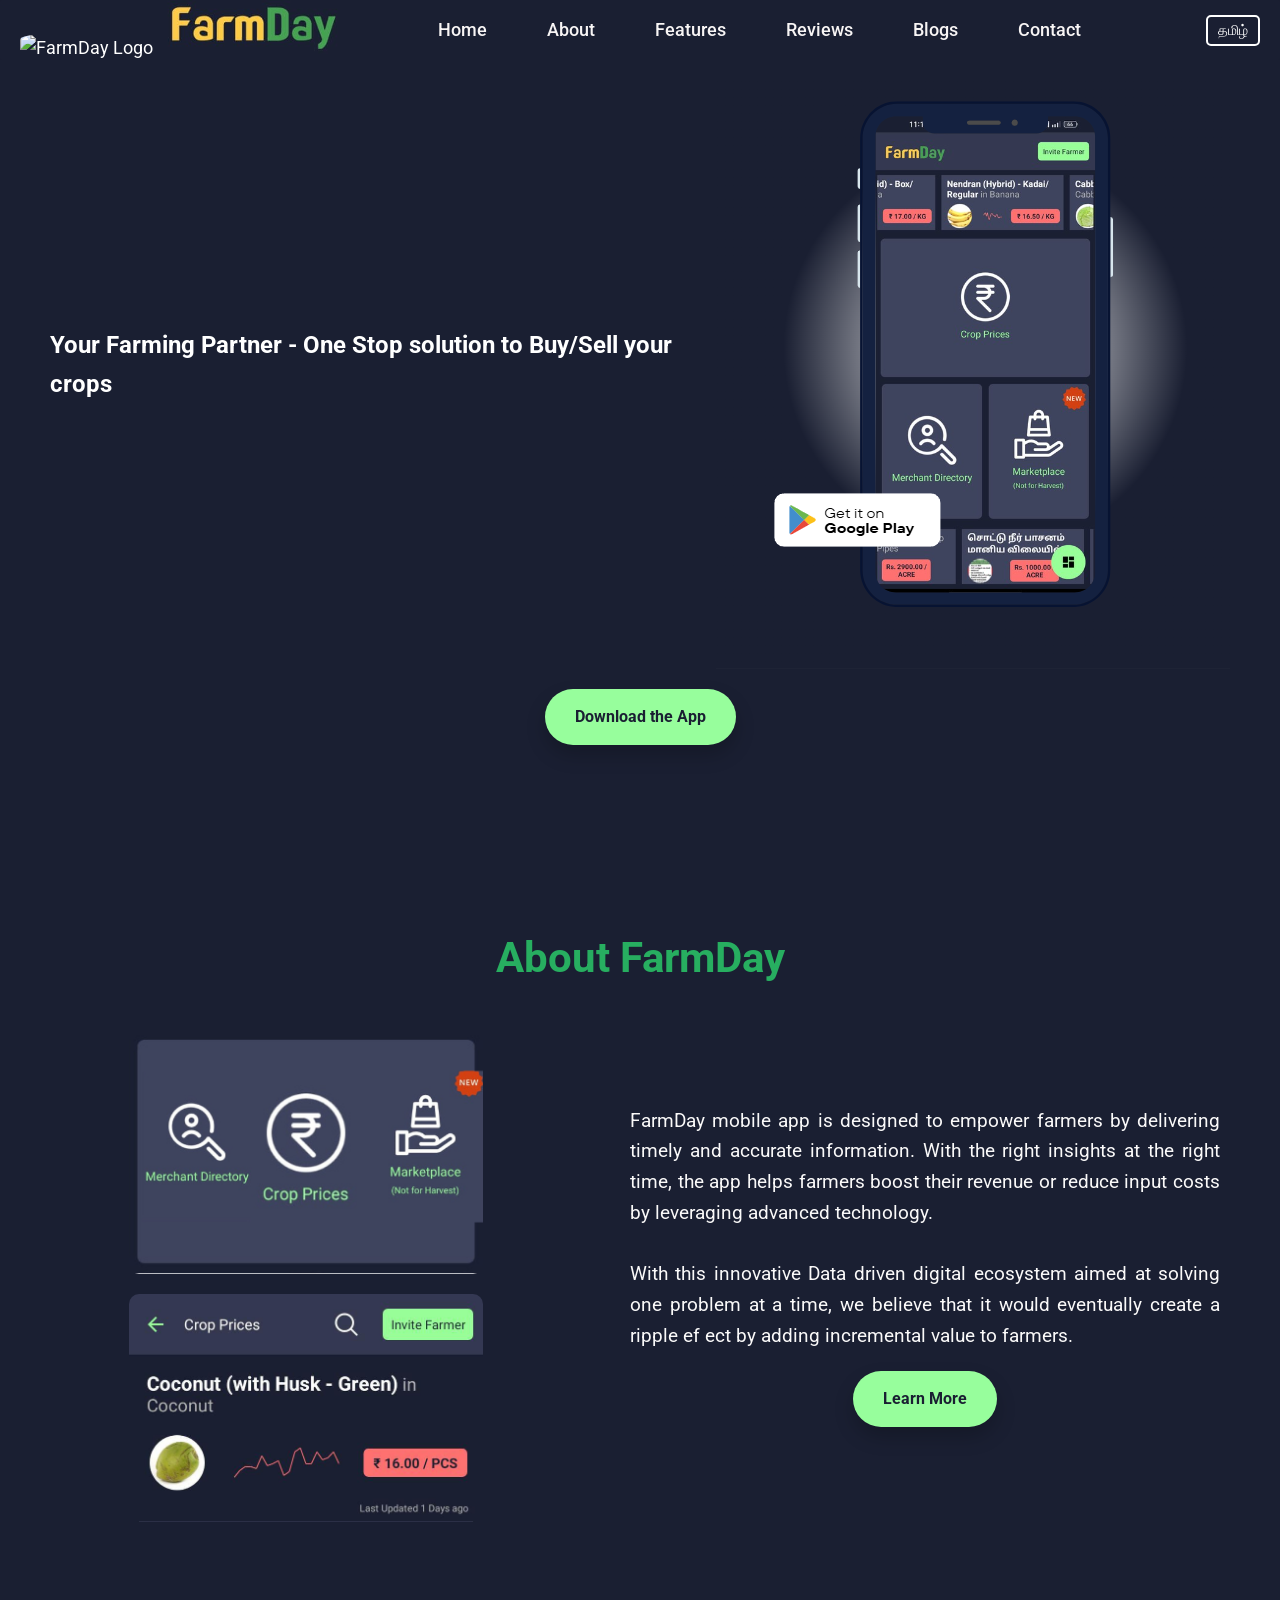
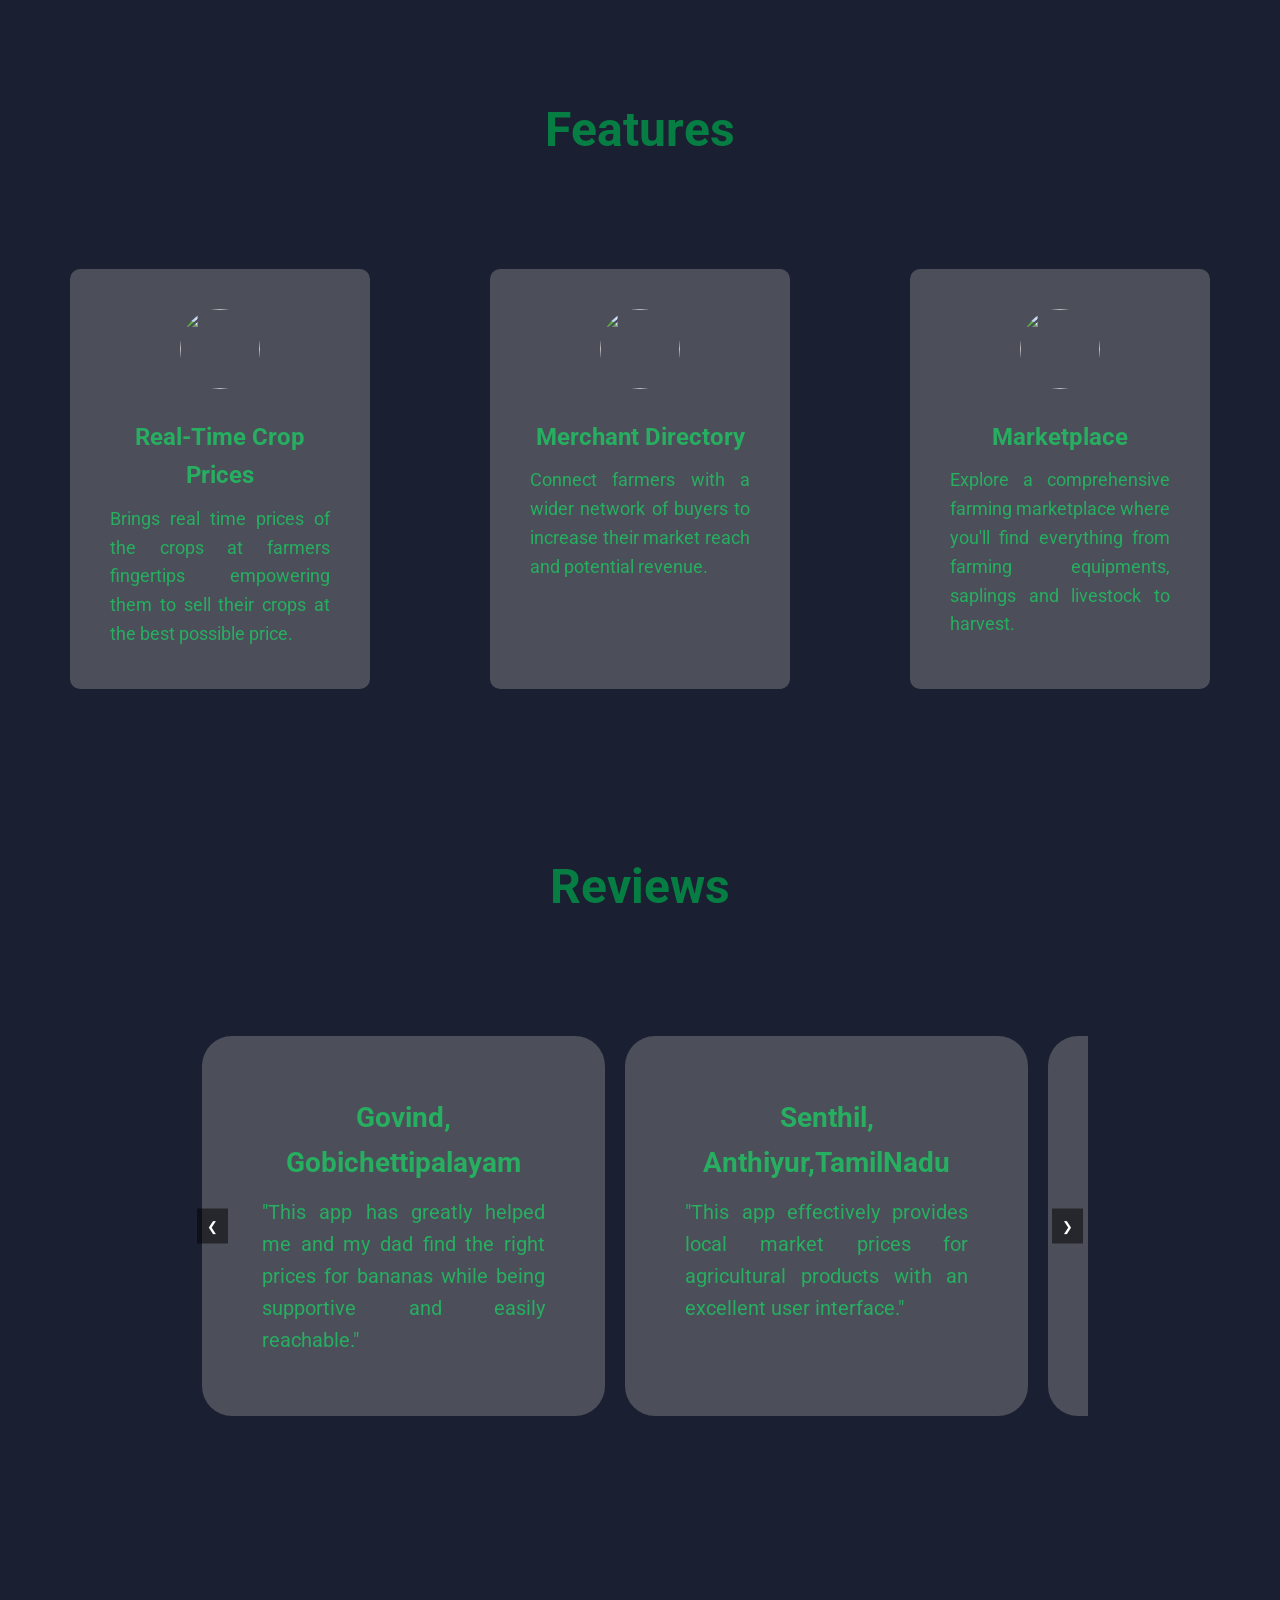
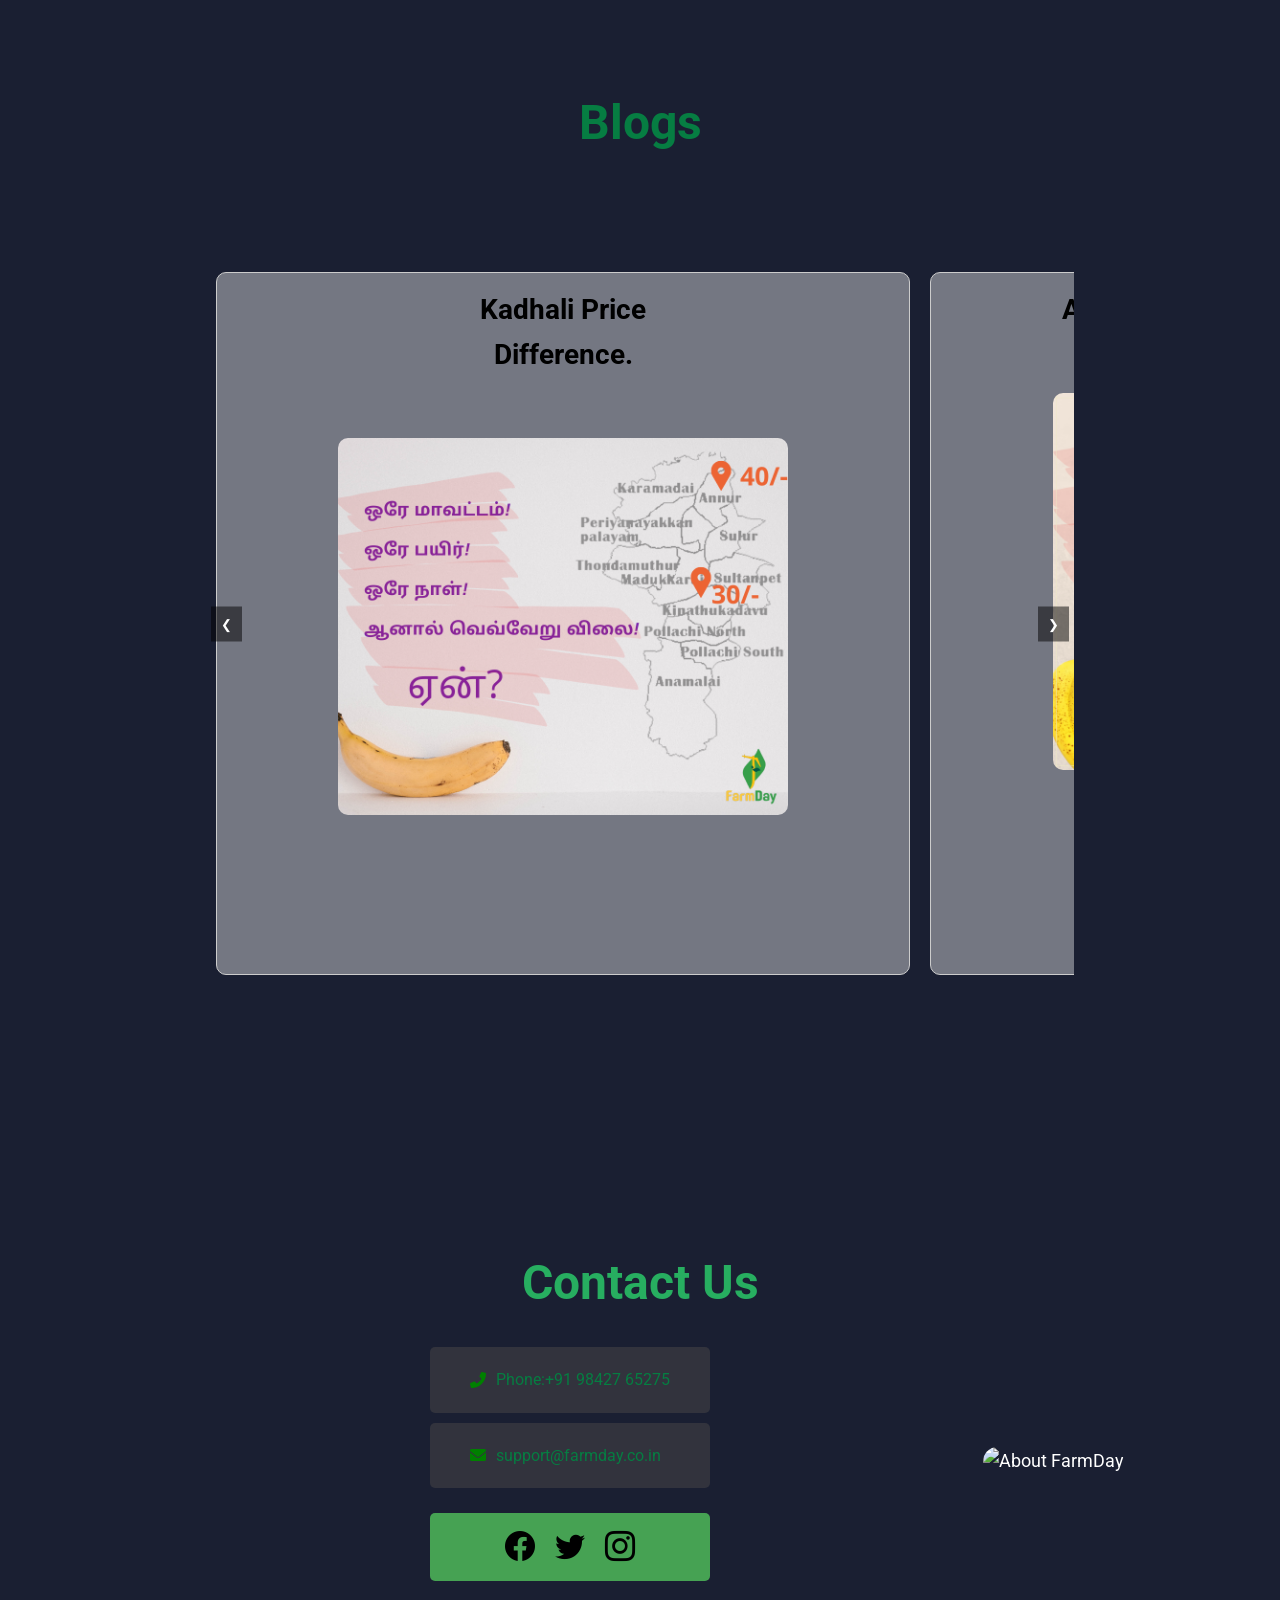
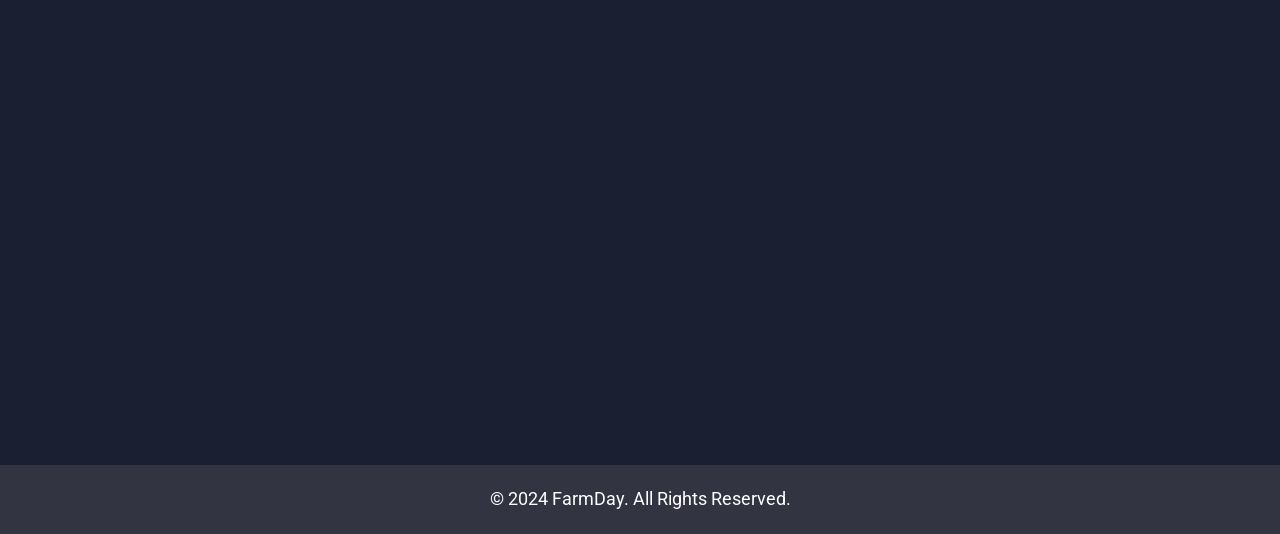
==== commit dd021280: "Add files via upload" ====
--- a/index.html
+++ b/index.html
@@ -15,21 +15,23 @@
     <!-- Navigation -->
     <header>
         <div class="header-logo-container">
-            <img src="https://play-lh.googleusercontent.com/tXJYDeL7LT2LAV6SCGHzUwHKOCR8Qtk1VbfqEIl8bWDPm93NJrsAHHmoLhtTX_al5bA" alt="FarmDay Logo" class="logo-main" id="logo-main">
+            <img src="https://play-lh.googleusercontent.com/tXJYDeL7LT2LAV6SCGHzUwHKOCR8Qtk1VbfqEIl8bWDPm93NJrsAHHmoLhtTX_al5bA"
+                alt="FarmDay Logo" class="logo-main" id="logo-main">
             <img src="farmdaylogotext.png" alt="FarmDay Text Logo" class="logo-text" id="logo-text">
-        </div>
-       
+        </div>  
+
         <nav>
-            <ul class="nav-links hidden" id="navList">
+            <ul class="nav-links " id="navList">
                 <li><a href="#home" data-en="Home" data-ta="முகப்பு">Home</a></li>
                 <li><a href="#about" data-en="About" data-ta="பற்றி">About</a></li>
                 <li><a href="#features" data-en="Features" data-ta="அம்சங்கள்">Features</a></li>
-                <li><a href="#reviews" data-en="Reviews" data-ta="நிறுவல்">Testimonials</a></li>
+                <li><a href="#reviews" data-en="Reviews" data-ta="நிறுவல்">Reviews</a></li>
                 <li><a href="#blogs" data-en="Blogs" data-ta="வீடியோ">Blogs</a></li>
                 <li><a href="#contact" data-en="Contact" data-ta="தொடர்பு கொள்ள">Contact</a></li>
-                <li><button id="language-toggle" class="btn-language">தமிழ்</button></li>
+                <li>
             </ul>
         </nav>
+        <button id="language-toggle" class="btn-language">தமிழ்</button>
     </header>
 
     <!-- Main Content -->
@@ -77,8 +79,7 @@
                     <p data-en="With this innovative Data driven digital
                         ecosystem aimed at solving one
                         problem at a time, we believe that it would eventually create a ripple
-                        ef ect by adding incremental value to farmers."
-                        data-ta="விவசாயிகளின் குறிப்பிட்ட தேவைகளை நிவர்த்தி
+                        ef ect by adding incremental value to farmers." data-ta="விவசாயிகளின் குறிப்பிட்ட தேவைகளை நிவர்த்தி
 செய்யும் புதுமையான தீர்வுகள் மூலம் விவசாயிகளின் வாழ்க்கை தரத்தை மேம்படுத்துவதே எங்கள் குறிக்கோள்.">
                         With this innovative Data driven digital
                         ecosystem aimed at solving one
@@ -87,7 +88,7 @@
                     </p>
                     <div class="button-container">
                         <a href="https://play.google.com/store/search?q=farmday&c=apps" data-en="Download the App"
-                            data-ta="தொடங்குங்கள்" class="btn-get-started">Learn More</a>
+                            data-ta="தொடங்குங்கள்" class="bt btn-get-started">Learn More</a>
                     </div>
                 </div>
 
@@ -99,7 +100,8 @@
             <h2 data-en="Features" data-ta="அம்சங்கள்">Features</h2>
             <div class="feature-cards">
                 <div class="feature-card">
-                    <img src="https://i.pinimg.com/originals/cc/e9/16/cce916796b9cfe51157296832d86f635.png" class="feature-logo">
+                    <img src="https://i.pinimg.com/originals/cc/e9/16/cce916796b9cfe51157296832d86f635.png"
+                        class="feature-logo">
                     <h3 data-en="Real-Time Crop Prices" data-ta=" நிகழ் நேர பயிர் விலை">Real-Time Crop Prices</h3>
                     <p data-en="Brings real time prices of the crops at farmers fingertips empowering them to sell their crops at the best possible price."
                         data-ta="பயிர்களின் உண்மையான விலையை விவசாயிகளின் விரல் நுனியில் கொண்டு சேர்த்து, அவர்களின் பயிர்களை நல்ல விலைக்கு விற்க உதவுகிறது.">
@@ -108,7 +110,8 @@
                     </p>
                 </div>
                 <div class="feature-card">
-                    <img src="https://encrypted-tbn0.gstatic.com/images?q=tbn:ANd9GcTYhjonhVvfZ-N_ClgjKbuGE84NUmTBMilZVWwBGiJ6GC_DMhgp" class="feature-logo">
+                    <img src="https://encrypted-tbn0.gstatic.com/images?q=tbn:ANd9GcTYhjonhVvfZ-N_ClgjKbuGE84NUmTBMilZVWwBGiJ6GC_DMhgp"
+                        class="feature-logo">
                     <h3 data-en="Merchant Directory" data-ta="வணிகர்களின் தொடர்பு விவரங்கள்">Merchant Directory</h3>
                     <p data-en="Connect farmers with a wider network of buyers to increase their market reach and potential revenue."
                         data-ta="விவசாயிகளின் சந்தை வரம்பையும் சாத்தியமான வருவாயையும் அதிகரிக்க பல வணிகர்களிடம் இணைக்க உதவுகிறது.">
@@ -117,7 +120,8 @@
                     </p>
                 </div>
                 <div class="feature-card">
-                    <img src="https://encrypted-tbn1.gstatic.com/images?q=tbn:ANd9GcT6_z8MaBiqNynWxC4PwOzazJ4yxqJV59WRjrqrNaNfK2DuQOxv" class="feature-logo">
+                    <img src="https://encrypted-tbn1.gstatic.com/images?q=tbn:ANd9GcT6_z8MaBiqNynWxC4PwOzazJ4yxqJV59WRjrqrNaNfK2DuQOxv"
+                        class="feature-logo">
                     <h3 data-en="Marketplace" data-ta="சந்தை">Marketplace</h3>
                     <p data-en="Explore a comprehensive farming marketplace where you'll find everything from farming equipments, saplings and livestock to harvest."
                         data-ta="விவசாய உபகரணங்கள், மரக்கன்றுகள் மற்றும் கால்நடைகள் முதல் அறுவடை வரை அனைத்தையும் ஃபார்ம்டே சந்தை மூலம் விற்கலாம்.">
@@ -136,72 +140,74 @@
                         <h3 data-en="Govind, Gobichettipalayam" data-ta="கோவிந்த், கோபிசெட்டிபாளையம்">Govind,
                             Gobichettipalayam</h3>
                         <p data-en="This app has greatly helped me and my dad find the right prices for bananas while being supportive and easily reachable."
-                            data-ta="இந்த ஆப் விவசாயிகளின் வாழ்க்கை தரத்தை உயர்த்த ஒரு நல்ல முயற்சி. இந்த ஆப் மூலம் வாழை மற்றும் பல வகையான பயிர்களுக்கு சரியான விலை கிடைப்பதற்கு எனக்கும் என் அப்பாவுக்கும் பெரிதும் உதவியது...">
+                            data-ta="இந்த ஆப் விவசாயிகளின் வாழ்க்கை தரத்தை உயர்த்த ஒரு நல்ல முயற்சி. வாழைகளுக்கு சரியான விலை கிடைத்தது.">
                             "This app has greatly helped me and my dad find the right prices for bananas while being
                             supportive and easily reachable."
                         </p>
                     </div>
                     <div class="review-card">
-                        <h3 data-en="Senthil, Anthiyur" data-ta="செந்தில், அந்தியூர்">Senthil, Anthiyur</h3>
+                        <h3 data-en="Senthil, Anthiyur" data-ta="செந்தில், அந்தியூர்">Senthil,
+                            Anthiyur,TamilNadu</h3>
                         <p data-en="This app effectively provides local market prices for agricultural products with an excellent user interface and a deep understanding of farmers' needs."
-                            data-ta="விவசாயிகள் தங்கள் பகுதியில் உற்பத்தி செய்யப்படும் விவசாய பொருட்களின் சந்தை விலையை அறிய இது மிகவும் பயனுள்ள ஆப் ஃபார்ம்டே ஆப் உபயோகிப்பதற்கு மிகவும் எளிமையாக இருக்கும்.">
+                            data-ta="விவசாயிகளுக்கு இப்பயன்பாடு மிக மிக பயனுள்ளது. சந்தை விலையை அறிய இது மிகச் சிறந்தது.">
                             "This app effectively provides local market prices for agricultural products with an
-                            excellent
-                            user interface and a deep understanding of farmers' needs."
-                        </p>
-                    </div>
-                    <div class="review-card">
-                        <h3 data-en="Mohan, Udumalpet" data-ta="மோகன், உதுமல்பேட்டை">Mohan, Udumalpet</h3>
-                        <p data-en="Very useful for agriculture community. And also try to include traders and their requirements"
-                            data-ta="விவசாய சமூகத்திற்கு மிகவும் பயனுள்ளதாக இருக்கும். மேலும் வர்த்தகர்களையும் அவர்களின் தேவைகளையும் சேர்க்க முயற்சிக்கவும்.">
+                            excellent user interface."
+                        </p>
+                    </div>
+                    <div class="review-card">
+                        <h3 data-en="Mohan, Udumalpet" data-ta="மோகன், உதுமல்பேட்டை">Mohan,Udumalpet,
+                            TamilNadu</h3>
+                        <p data-en="Very useful for agriculture community. And also try to include traders and their requirements."
+                            data-ta="விவசாயிகளுக்கு மிகவும் பயனுள்ளதாக இருக்கும். மேலும் வர்த்தகர்களையும் சேர்க்க முயற்சிக்கவும்.">
                             "Very useful for agriculture community. And also try to include traders and their
                             requirements."
                         </p>
                     </div>
                     <div class="review-card">
-                        <h3 data-en="Deepak, Coimbatore" data-ta="தீபக், கோயம்புத்தூர்">Deepak, Coimbatore</h3>
+                        <h3 data-en="Deepak, Coimbatore" data-ta="தீபக், கோயம்புத்தூர்">Deepak,
+                            Covai,TamilNadu</h3>
                         <p data-en="Really a positive application for farmers. It's really helpful. Thanks for developing such kind of applications."
-                            data-ta="உண்மையில் விவசாயிகளுக்கு தேவையான ஆப். இது மிகவும் பயனுள்ளதாக இருக்கிறது. இது போன்ற ஆப்பை உருவாக்குவதற்கு நன்றி.">
+                            data-ta="விவசாயிகளுக்கு ஒரு நல்ல பயனுள்ள செயலி. இதைப் பயன்படுத்த மிகவும் சுலபமாக உள்ளது.">
                             "Really a positive application for farmers. It's really helpful. Thanks for developing such
-                            kind
-                            of applications."
-                        </p>
-                    </div>
-                    <div class="review-card">
-                        <h3 data-en="Riswanth, Trichy" data-ta="ரிஸ்வாந்த், திருச்சி">Riswanth, Trichy</h3>
+                            kind of applications."
+                        </p>
+                    </div>
+                    <div class="review-card">
+                        <h3 data-en="Riswanth, Trichy" data-ta="ரிஸ்வாந்த், திருச்சி">Riswanth,Trichy,
+                            Tamil_Nadu</h3>
                         <p data-en="This app is a must for every farmer. It is very user friendly and enables farmers to know the current market price accurately."
-                            data-ta="இந்த செயலி ஒவ்வொரு விவசாயிக்கும் அவசியமானது. இது உபயோகிப்பதற்கு மிகவும் எளிமையாக இருக்கும். விவசாயிகள் தற்போதைய சந்தை விலையை துல்லியமாக அறிந்து கொள்ள உதவுகிறது">
+                            data-ta="இந்த செயலி விவசாயிகளுக்கு மிகவும் எளிமையானது. சந்தை விலைகளை அறிய இதைப் பயன்படுத்தலாம்.">
                             "This app is a must for every farmer. It is very user friendly and enables farmers to know
-                            the
-                            current market price accurately."
+                            the current market price accurately."
                         </p>
                     </div>
                     <div class="review-card">
                         <h3 data-en="Rajamani, Kalakkadu, Tirunelveli" data-ta="ராஜமணி, காளக்காடு, திருநெல்வேலி">
-                            Rajamani,
-                            Kalakkadu, Tirunelveli</h3>
-                        <p data-en="Very Easy to use app and must have for farmers"
-                            data-ta="பயன்பாட்டைப் பயன்படுத்த மிகவும் எளிதானது மற்றும் அனைத்து விவசாயிகளுக்கும் தேவையான ஆப்,">
-                            "Very Easy to use app and must have for farmers."
-                        </p>
-                    </div>
-                    <div class="review-card">
-                        <h3 data-en="Suganthi, Namakkal" data-ta="சுகந்தி, நாமக்கல்">Suganthi, Namakkal</h3>
+                            Rajamani,Kalakkadu,
+                            Tirunelveli</h3>
+                        <p data-en="Very easy to use app and must have for farmers."
+                            data-ta="பயன்பாட்டை எளிதாகப் பயன்படுத்த முடியும். விவசாயிகளுக்கான மிகச்சிறந்த ஆப்.">
+                            "Very easy to use app and must have for farmers."
+                        </p>
+                    </div>
+                    <div class="review-card">
+                        <h3 data-en="Suganthi, Namakkal" data-ta="சுகந்தி, நாமக்கல்">Suganthi,Namakkal,
+                            Tamil_Nadu</h3>
                         <p data-en="Perfect app for farmers. Finally, farmers got a chance to decide the price. I recommend farmers to use it."
-                            data-ta="விவசாயிகளுக்கான ஆப். இறுதியாக விவசாயிகளுக்கு விலையை தீர்மானிக்கும் வாய்ப்பு கிடைத்துள்ளது. விவசாயிகளுக்கு இதை பயன்படுத்த பரிந்துரைக்கிறேன்
-">
+                            data-ta="விவசாயிகளுக்கு விலை தீர்மானிக்க உதவும் சிறந்த ஆப். அனைவருக்கும் பரிந்துரை செய்கிறேன்.">
                             "Perfect app for farmers. Finally, farmers got a chance to decide the price. I recommend
-                            farmers
-                            to use it."
-                        </p>
-                    </div>
-                    <div class="review-card">
-                        <h3 data-en="Keerthi Kumar, Erode" data-ta="கீர்த்தி குமார், ஈரோடு">Keerthi Kumar, Erode</h3>
+                            farmers to use it."
+                        </p>
+                    </div>
+                    <div class="review-card">
+                        <h3 data-en="Keerthi Kumar, Erode" data-ta="கீர்த்தி குமார், ஈரோடு">Keerthi Kumar,Erode,
+                            Tamil_Nadu</h3>
                         <p data-en="Actually, this app does what farmers expect from government."
-                            data-ta="உண்மையில் இந்த செயலி விவசாயிகள் அரசாங்கத்திடம் எதிர்பார்க்கும் விஷயங்களைச் செய்கிறது.">
+                            data-ta="இந்த செயலி விவசாயிகளின் எதிர்பார்ப்புகளை நிறைவேற்றுகிறது.">
                             "Actually, this app does what farmers expect from government."
                         </p>
                     </div>
+
                 </div>
                 <button class="prev" onclick="moveReviewSlide(-1)">&#10094;</button>
                 <button class="next" onclick="moveReviewSlide(1)">&#10095;</button>
@@ -214,95 +220,53 @@
             <div class="slider">
                 <div class="blog-slider-container">
                     <div class="blog-card">
-                        <h3>Blog Title 1</h3>
+                        <h3>Kadhali Price <br>Difference.</h3>
                         <a href="link1.html">
-                            <img src="https://wallpapercave.com/wp/wp1987091.jpg" alt="Image 1">
-                        </a>
-                        <p>This is a brief description of Blog 1.</p>
-                    </div>
-                    <div class="blog-card">
-                        <h3>Blog Title 2</h3>
+                            <img src="Kadhali_Price_Difference_poster.png" alt="Image 1">
+                        </a>
+
+                    </div>
+                    <div class="blog-card">
+                        <h3>Annur Red Banana Price Variance.</h3>
                         <a href="link2.html">
-                            <img src="https://static.vecteezy.com/system/resources/previews/007/563/124/non_2x/farm-background-with-barn-and-windmill-free-vector.jpg"
-                                alt="Image 2">
-                        </a>
-                        <p>This is a brief description of Blog 2.</p>
-                    </div>
-                    <div class="blog-card">
-                        <h3>Blog Title 3</h3>
+                            <img src="Annur Red Banana Price Variance.png" alt="Image 2">
+                        </a>
+
+                    </div>
+                    <div class="blog-card">
+                        <h3>Udumalpet Nendhiran Banana Price Difference.</h3>
                         <a href="link3.html">
-                            <img src="https://www.pixelstalk.net/wp-content/uploads/images6/Download-Free-Farm-Wallpaper-HD.jpg"
-                                alt="Image 3">
-                        </a>
-                        <p>This is a brief description of Blog 3.</p>
-                    </div>
-                    <div class="blog-card">
-                        <h3>Blog Title 4</h3>
+                            <img src="Udumalpet_Nendhiran_Banana_Price Difference.png" alt="Image 3">
+                        </a>
+
+                    </div>
+                    <div class="blog-card">
+                        <h3>Sathy Mondhan Banana Price Difference.</h3>
                         <a href="link4.html">
-                            <img src="https://th.bing.com/th/id/R.c1d64451415bb0827de501a307bffe72?rik=UTiRppmbkmtHPA&riu=http%3a%2f%2fwallpapercave.com%2fwp%2fa8QB3a8.jpg&ehk=G0vwJu21ch0VVgC8ao%2bFJ9CKO0vSkUpL3v%2fyjrSSALY%3d&risl=&pid=ImgRaw&r=0"
-                                alt="Image 4">
-                        </a>
-                        <p>This is a brief description of Blog 4.</p>
-                    </div>
-                    <div class="blog-card">
-                        <h3>Blog Title 5</h3>
-                        <a href="link3.html">
-                            <img src="https://th.bing.com/th/id/OIP.ajdFlxi1q4GeVGdWgLOixgAAAA?rs=1&pid=ImgDetMain"
-                                alt="Image 3">
-                        </a>
-                        <p>This is a brief description of Blog 5.</p>
-                    </div>
-                    <div class="blog-card">
-                        <h3>Blog Title 3</h3>
-                        <a href="link3.html">
-                            <img src="https://wallpapercave.com/wp/wp9160269.jpg" alt="Image 3">
-                        </a>
-                        <p>This is a brief description of Blog 3.</p>
-                    </div>
-                    <div class="blog-card">
-                        <h3>Blog Title 6</h3>
-                        <a href="link3.html">
-                            <img src="https://wallpapercave.com/wp/wp9212137.jpg" alt="Image 6">
-                        </a>
-                        <p>This is a brief description of Blog 3.</p>
-                    </div>
-                    <div class="blog-card">
-                        <h3>Blog Title 7</h3>
-                        <a href="link3.html">
-                            <img src="https://wallpaperaccess.com/full/803470.jpg" alt="Image 7">
-                        </a>
-                        <p>This is a brief description of Blog 3.</p>
-                    </div>
-                    <div class="blog-card">
-                        <h3>Blog Title 8</h3>
-                        <a href="link3.html">
-                            <img src="https://th.bing.com/th/id/R.69e68ce9107c04f550faee274c7259d2?rik=KWi69fds7s%2fXRw&riu=http%3a%2f%2fcdn8.dissolve.com%2fp%2fD869_78_642%2fD869_78_642_600.jpg&ehk=4%2b%2fZbc%2fLf9twA6egBLVINgm3LEPSD%2fBEcH7vq1NvhxI%3d&risl=&pid=ImgRaw&r=0"
-                                alt="Image 8">
-                        </a>
-                        <p>This is a brief description of Blog 3.</p>
-                    </div>
-                    <div class="blog-card">
-                        <h3>Blog Title 9</h3>
-                        <a href="link3.html">
-                            <img src="https://wallpaperaccess.com/full/3158925.jpg" alt="Image 9">
-                        </a>
-                        <p>This is a brief description of Blog 3.</p>
-                    </div>
-                    <div class="blog-card">
-                        <h3>Blog Title 10</h3>
-                        <a href="link3.html">
-                            <img src="https://wallpapercave.com/wp/wp1987155.jpg" alt="Image 10">
-                        </a>
-                        <p>This is a brief description of Blog 3.</p>
-                    </div>
-                    <div class="blog-card">
-                        <h3>Blog Title 11</h3>
-                        <a href="link3.html">
-                            <img src="https://thumbs.dreamstime.com/b/strawberry-farm-background-image-beautiful-nature-angkhang-146272298.jpg"
-                                alt="Image 11">
-                        </a>
-                        <p>This is a brief description of Blog 3.</p>
-                    </div>
+                            <img src="Sathy_Mondhan_Banana_Price Difference.png" alt="Image 4">
+                        </a>
+
+
+                    </div>
+                    <div class="blog-card">
+                        <h3>Farmday Rasthali
+                            <br> Correct Price.
+                        </h3>
+                        <a href="link5.html">
+                            <img src="Farmday Rasthali Correct Price.png" alt="Image 5">
+                        </a>
+
+                    </div>
+                    <div class="blog-card">
+                        <h3>Release Notes
+                            <br>- Farmday App.
+                        </h3>
+                        <a href="link6.html">
+                            <img src="Farmday Rasthali Correct Price.png" alt="Image 6">
+                        </a>
+
+                    </div>
+
                 </div>
                 <button class="prev" onclick="moveBlogSlide(-1)">&#10094;</button>
                 <button class="next" onclick="moveBlogSlide(1)">&#10095;</button>
@@ -314,9 +278,10 @@
 
         <!-- Contact Section -->
         <section id="contact" class="contact">
-            <h2 data-en="Contact Us" data-ta="எங்களை தொடர்பு கொள்ள" style="color: #27ae60;">Contact Us</h2>
+            <h2 data-en="Contact Us" data-ta="தொடர்பு கொள்ள" style="color: #27ae60;">Contact Us</h2>
             <div class="contact-container">
                 <!-- Contact Information and Social Media in the same container -->
+                <div></div>
                 <div class="contact-details">
                     <!-- Contact Info -->
                     <div class="contact-info">
@@ -330,7 +295,7 @@
                             <a href="support@farmday.co.in">support@farmday.co.in</a>
                         </div>
 
-                       
+
                     </div>
 
                     <!-- Social Media Links -->
@@ -342,8 +307,7 @@
                             </li>
                             <li><a href="https://www.instagram.com/farmday.in/" target="_blank"><i
                                         class="bi bi-instagram"></i></a></li>
-                            <li><a href="https://www.linkedin.com/company/farmday/?originalSubdomain=in"
-                                    target="_blank"><i class="bi bi-linkedin"></i></a></li>
+
                         </ul>
                     </div>
                 </div>
--- a/styles.css
+++ b/styles.css
@@ -35,7 +35,7 @@
     height: 60px;
     color: white;
     background-size: cover;
-    background-color:  #1a1f32;
+    background-color: #1a1f32;
     background-position: center;
     position: fixed;
     top: 0;
@@ -50,19 +50,21 @@
 
 nav {
     position: relative;
-    background-color:  transparent;
+    background-color: transparent;
     /* Fully transparent */
 }
 
 /* Base styles for logo */
 .logo {
     cursor: pointer;
-    width: 100px;
-    height: 50px;
+    width: 120px;
+    height: 60px;
     border-radius: 10px;
     animation: flip-back 0.6s ease-in-out;
-    margin-left: 20px; /* Fixed the incorrect 'margin: left' syntax */
-    margin-right: 20px; /* Reduced margin for mobile compatibility */
+    margin-left: 20px;
+    /* Fixed the incorrect 'margin: left' syntax */
+    margin-right: 20px;
+    /* Reduced margin for mobile compatibility */
 }
 
 /* Hover effect for logo */
@@ -80,13 +82,17 @@
 /* Mobile responsiveness */
 @media (max-width: 768px) {
     .logo {
-        width: 80px; /* Reduced width for smaller screens */
-        height: 40px; /* Adjust height proportionally */
-        margin-right: 10px; /* Further reduce margin to avoid overflow */
+        width: 80px;
+        /* Reduced width for smaller screens */
+        height: 40px;
+        /* Adjust height proportionally */
+        margin-right: 10px;
+        /* Further reduce margin to avoid overflow */
     }
 
     .logo-main {
-        width: 40px; /* Adjust size of the main logo */
+        width: 40px;
+        /* Adjust size of the main logo */
         height: 40px;
         border-radius: 15%;
     }
@@ -94,13 +100,15 @@
 
 @media (max-width: 480px) {
     .logo {
-        width: 60px; /* Further reduced for very small screens */
+        width: 60px;
+        /* Further reduced for very small screens */
         height: 30px;
         margin-right: 5px;
     }
 
     .logo-main {
-        width: 30px; /* Small logo size for mobile phones */
+        width: 30px;
+        /* Small logo size for mobile phones */
         height: 30px;
         border-radius: 10%;
     }
@@ -179,6 +187,7 @@
 }
 
 .btn-language {
+    display: inline-block;
     background-color: transparent;
     border: 2px solid #fff;
     color: #fff;
@@ -186,6 +195,7 @@
     border-radius: 5px;
     cursor: pointer;
     transition: background-color 0.3s ease, color 0.3s ease;
+    font-size: 14px;
 }
 
 .btn-language:hover {
@@ -315,7 +325,7 @@
 }
 
 .hero-content {
-    display: flex;  
+    display: flex;
     align-items: center;
     justify-content: space-between;
     flex: 1;
@@ -324,7 +334,7 @@
 }
 
 .hero-content h1 {
-    font-size: 3em;
+    font-size: 1.5rem;
     margin-bottom: 20px;
     color: white;
 }
@@ -376,10 +386,10 @@
     display: inline-block;
     padding: 15px 30px;
     margin: 20px 70px;
-    font-size: 1.2rem;
+    font-size: 1rem;
     font-weight: bold;
-    color:  #1a1f32;
-    background:#97fe9c;
+    color: #1a1f32;
+    background: #97fe9c;
     border: none;
     border-radius: 50px;
     box-shadow: 0 10px 20px rgba(0, 0, 0, 0.2);
@@ -424,15 +434,20 @@
 @keyframes fadeSlideUpScale {
     0% {
         opacity: 0;
-        transform: translateY(30px) scale(0.95); /* Start below and slightly smaller */
-    }
+        transform: translateY(30px) scale(0.95);
+        /* Start below and slightly smaller */
+    }
+
     50% {
         opacity: 0.5;
-        transform: translateY(-10px) scale(1.02); /* Slight overshoot */
-    }
+        transform: translateY(-10px) scale(1.02);
+        /* Slight overshoot */
+    }
+
     100% {
         opacity: 1;
-        transform: translateY(0) scale(1); /* End at original position */
+        transform: translateY(0) scale(1);
+        /* End at original position */
     }
 }
 
@@ -447,14 +462,13 @@
     height: 100%;
     overflow: hidden;
     animation: fadeSlideUpScale 0.5s ease-out forwards;
-    animation-iteration-count: 1; /* Repeat the animation once */
+    animation-iteration-count: 1;
+    /* Repeat the animation once */
 }
 
 .about-h1 {
     color: #27ae60;
     font-size: 2.6rem;
-    text-shadow: 2px 2px 4px rgba(255, 255, 255, 0.8); /* White text shadow */
-    /* Increased h1 text size */
 }
 
 .about-container {
@@ -466,18 +480,21 @@
     margin: 0 auto;
     opacity: 0;
     animation: fadeSlideUpScale 1.5s ease-out forwards;
-    animation-delay: 0.1s; /* Delay the container animation */
+    animation-delay: 0.1s;
+    /* Delay the container animation */
     animation-iteration-count: 1;
 }
 
 .about-content {
     flex: 1;
     margin-right: 20px;
-    text-align: left;
-    font-size: 1.2rem; /* Increased content text size */
+    text-align: justify;
+    font-size: 1.2rem;
+    /* Increased content text size */
     opacity: 0;
     animation: fadeSlideUpScale 1.5s ease-out forwards;
-    animation-delay: 0.5s; /* Delay the content slightly more */
+    animation-delay: 0.5s;
+    /* Delay the content slightly more */
     animation-iteration-count: 1;
 }
 
@@ -488,50 +505,34 @@
     justify-content: center;
     opacity: 0;
     animation: fadeSlideUpScale 2s ease-out forwards;
-    animation-delay: 0.7s; /* Delay the image appearance */
+    animation-delay: 0.7s;
+    /* Delay the image appearance */
     animation-iteration-count: 1;
 }
 
 .about-image img {
     width: 60%;
-    height: auto; /* Maintain aspect ratio */
+    height: auto;
+    /* Maintain aspect ratio */
     border-radius: 10px;
-    box-shadow: 0 4px 8px rgba(255, 255, 255, 0.795);
     margin: 10px auto;
     margin-right: 25%;
     opacity: 0;
     animation: fadeSlideUpScale 2.5s ease-out forwards;
-    animation-delay: 0.9s; /* Delay the image itself */
+    animation-delay: 0.9s;
+    /* Delay the image itself */
     animation-iteration-count: 1;
 }
 
 /* Reset animation when revisiting the page */
-.about-container, .about-content, .about-image, .about-image img {
+.about-container,
+.about-content,
+.about-image,
+.about-image img {
     animation-iteration-count: 1;
     animation-fill-mode: forwards;
 }
 
-/* Responsive Design - for tablets */
-@media (max-width: 768px) {
-    .about-h1 {
-        font-size: 2rem; /* Adjust h1 size for smaller screens */
-    }
-
-    .about-content {
-        font-size: 1rem; /* Slightly smaller content font for tablets */
-    }
-}
-
-/* Responsive Design - for mobile phones */
-@media (max-width: 480px) {
-    .about-h1 {
-        font-size: 1.5rem; /* Further adjust for mobile devices */
-    }
-
-    .about-content {
-        font-size: 0.9rem; /* Smaller content font for mobile devices */
-    }
-}
 
 
 
@@ -566,10 +567,9 @@
     font-size: 3.0rem;
     margin-bottom: 20px;
     color: #067d42;
-    text-shadow: 2px 2px 4px rgba(255, 255, 255, 0.8); /* White text shadow */
-}
-
-.feature-logo{
+}
+
+.feature-logo {
     width: 80px;
     height: 80px;
     align-items: center;
@@ -593,7 +593,6 @@
     background: #86868976;
     padding: 40px;
     border-radius: 10px;
-    box-shadow: 0 20px 30px rgba(243, 240, 240, 0.226);
     width: 300px;
     position: relative;
     overflow: hidden;
@@ -628,14 +627,11 @@
     margin: 20px 0 10px;
     font-size: 1.5rem;
     color: #27ae60;
-    text-shadow: 2px 2px 4px rgba(131, 130, 130, 0.8); /* White text shadow */
-
 }
 
 .feature-card p {
     color: #27ae60;
-    text-shadow: 2px 2px 4px rgba(13, 12, 12, 0.777); /* White text shadow */
-
+    text-align: justify;
 }
 
 .feature-card i {
@@ -655,52 +651,43 @@
     font-size: 3.0rem;
     margin-bottom: 30px;
     color: #067d42;
-    text-shadow: 2px 2px 4px rgba(255, 255, 255, 0.8); /* White text shadow */
-
-}
-
+}
 
 .review-card {
-    flex: 0 0 30%;
-    /* Default for larger screens */
+    flex: 0 0 45%;
+    /* Adjusting for 2 cards visible */
     padding: 60px;
-    background-color: #f0f0f06b;
+    background: #86868976;
     text-align: center;
     font-size: 24px;
-    border: 1px solid #ccc;
+
     border-radius: 30px;
     box-sizing: border-box;
-    margin: 60px 5px;
-    transition: transform 0.3s ease, box-shadow 0.3s ease;
+    margin: 60px 10px;
+    transition: transform 0.3s ease;
     border-width: 6px;
-    border-color: #067d42;
-}   
+
+}
 
 .review-card:hover {
     transform: scale(1.05);
-    /* Slightly enlarge the card */
-    box-shadow: 0px 8px 16px rgba(19, 219, 36, 0.57);
-    /* Add a shadow effect */
     cursor: pointer;
     border-radius: 20px;
     border-width: 10px;
+    box-shadow: 0 25px 50px rgba(26, 111, 42, 0.805);
+
 }
 
 .review-card h3 {
-    color:#067d42;
-    text-shadow: 0px 4px 8px rgba(222, 227, 222, 0.57);
-
-    
-}
-
+    color: #27ae60;
+}
 
 .review-card p {
     margin: 10px 0 0;
     font-size: 20px;
-    text-align: center;
-    color: #067d42;
-    text-shadow: 0px 4px 8px rgba(239, 237, 237, 0.584);
-
+    text-align: justify;
+    color: #27ae60;
+    
 }
 
 .review-slider-container {
@@ -708,7 +695,6 @@
     transition: transform 0.5s ease-in-out;
     will-change: transform;
 }
-
 
 /* Blog Section */
 
@@ -721,43 +707,37 @@
     font-size: 3.0rem;
     margin-bottom: 40px;
     color: #067d42;
-    text-shadow: 2px 2px 4px rgba(255, 255, 255, 0.8); /* White text shadow */
-
 }
 
 .slider {
     position: relative;
-    width: 80%;
-    /* Adjust the width as needed */
+    width: 70%;
     margin: 50px auto;
     overflow: hidden;
 }
 
 .blog-slider-container {
     display: flex;
-    transition: transform 0.5s ease-in-out;
+    transition: transform 0.4s ease-in-out;
     will-change: transform;
 }
 
 .blog-card {
-    flex: 0 0 30%;
-    /* Default for larger screens */
-    padding: 20px;
-    background-color: #f0f0f0;
+    flex: 0 0 80%;
+    /* Adjusting for 1 card visible */
+    padding: 15px;
+    background-color: #f0f0f06b;
     text-align: center;
     font-size: 24px;
     border: 1px solid #ccc;
     border-radius: 10px;
     box-sizing: border-box;
-    margin: 60px 5px;
+    margin: 60px 10px;
     transition: transform 0.3s ease, box-shadow 0.3s ease;
 }
 
 .blog-card:hover {
     transform: scale(1.05);
-    /* Slightly enlarge the card */
-    box-shadow: 0 8px 16px rgba(0, 0, 0, 0.2);
-    /* Add a shadow effect */
     cursor: pointer;
 }
 
@@ -767,15 +747,13 @@
 
 .blog-card a {
     display: block;
-    /* Make the link a block element */
     text-decoration: none;
-    /* Remove underline from links */
     color: inherit;
-    /* Inherit text color from parent */
 }
 
 .blog-card img {
-    width: 100%;
+    margin:60px 20px ;
+    width: 450px;
     height: auto;
     border-radius: 10px;
     transition: transform 0.3s ease;
@@ -783,7 +761,6 @@
 
 .blog-card:hover a img {
     transform: scale(1.05);
-    /* Zoom the image slightly */
 }
 
 .blog-card p {
@@ -791,6 +768,22 @@
     font-size: 18px;
     text-align: center;
     color: #000;
+}
+
+.blog-card p {
+    opacity: 0;
+    /* Hide the paragraph initially */
+    transition: opacity 0.3s ease;
+    max-height: 0;
+    overflow: hidden;
+}
+
+.blog-card:hover p {
+    opacity: 1;
+    /* Show the paragraph on hover */
+    max-height: 200px;
+    /* Adjust based on the content's height */
+    transition: opacity 0.3s ease, max-height 0.3s ease;
 }
 
 .slider button {
@@ -805,11 +798,11 @@
 }
 
 .prev {
-    left: 10px;
+    left: 5px;
 }
 
 .next {
-    right: 10px;
+    right: 5px;
 }
 
 button:focus {
@@ -855,8 +848,6 @@
     margin-bottom: 20px;
     font-size: 3.0rem;
     color: #067d42;
-    text-shadow: 2px 2px 4px rgba(255, 255, 255, 0.8); /* White text shadow */
-
 }
 
 /* Contact Container */
@@ -894,7 +885,6 @@
     background-color: rgba(75, 74, 74, 0.495);
     padding: 20px 40px;
     border-radius: 5px;
-    box-shadow: 0 4px 6px rgba(0, 0, 0, 0.1);
     opacity: 0;
     animation: rotateIn 1s ease forwards;
     color: #067d42;
@@ -1006,285 +996,269 @@
     box-sizing: border-box;
 }
 
-@media (max-width: 1200px) {
-    .about-container {
+/* Default styles for larger screens */
+@media (min-width: 1200px) {
+    /* Desktop large screens */
+    body {
+        font-size: 18px;    
+    }
+
+    
+
+    .nav-links {
+        display: flex;
+    }
+}
+
+/* Medium to large tablets or small desktops */
+@media (max-width: 1199px) and (min-width: 992px) {
+    /* Medium devices: Laptops, tablets in landscape */
+    body {
+        font-size: 16px;
+    }
+
+    .header-logo-container{
+        display: flex;
+    }
+
+    
+
+    .hero-content h1 {
+        font-size: 2rem;
+    }
+}
+
+/* Tablets portrait and larger phones landscape */
+@media (max-width: 991px) and (min-width: 768px) {
+    /* Small devices: Tablets */
+    body {
+        font-size: 15px;
+    }
+
+    .logo-text{
+        width: 50px;
+    }
+
+
+    .nav-links li a{
+        font-size: 0.8rem;
+    }
+
+    .nav-links li{
+        margin: 0 10px;
+    }
+
+    .logo-text{
+        width: 50px;
+    }
+
+    .hero-content img{
+        width: 100%;
+    }
+
+    .hero-content h1 {
+        font-size: 1.8rem;
+    }
+
+    .feature-card {
+        width: 48%;
+        margin: 1%;
+    }
+
+    .slider{
+        width: 80%;
+    }
+
+    .blog-card{
+        flex: 0 0 60%;
+    }
+
+    .contact h2{
+        margin-bottom: 100px;
+    }
+    .contact{
+        height: 70vh;
+    }
+    
+    .contact-img img{
+        width: 200px;
+    }
+
+
+}
+
+/* Smartphones in portrait */
+@media (max-width: 767px) and (min-width: 576px) {
+    /* Small devices */
+    body {
+        font-size: 14px;
+    }
+
+    .nav-links{
+        display: none;
+    }
+
+    .logo-text{
+        width: 100px;
+    }
+
+    .btn-language {
+        margin-left: 0;
+        font-size: 0.9rem;
+    }
+
+    
+
+    .hero-content img{
+        width: 100%;
+    }
+
+    .bt{
+        padding: 10px 60px;
+    }
+    
+
+    .about-container{
+        flex-direction: column;
+    }
+
+    .feature-cards {
         flex-direction: column;
         align-items: center;
     }
 
-    .about-image {
-        margin: 25px 0;
-    }
-
-    .hero-content {
-        flex-direction: column;
-        /* Stack hero content vertically */
-        text-align: center;
-        /* Center text */
-    }
-
-    .hero-content h1 {
-        font-size: 2.5em;
-        /* Smaller heading on mobile */
-    }
-
-    .hero-content p {
-        font-size: 1em;
-        /* Smaller paragraph text on mobile */
-    }
-
     .feature-card {
         width: 50%;
-        margin: 10px 0;
-    }
-
-    .testimonial-card {
-        width: 50%;
-        margin: 10px 0;
-    }
-
-    .card {
-        flex: 0 0 45%;
-        /* Show 2 cards for tablet */
-    }
-
-    .contact-container {
-        margin-top: 100px;
-    }
-
-    .contact-info {
-        margin-bottom: 20px;
-        /* Space out contact items */
-    }
-
-    .contact-img img {
-        width: 300px;
-    }
-}
-
-@media (max-width: 768px) {
-
-    header {
+    }
+
+    .slider{
+        width: 90%;
+    }
+
+    .blog-card{
+        flex: 0 0 33%;
+        height: 500px;
+    }
+
+    .blog-card h3{
+        font-size: 1.6rem;
+    }
+
+    .blog-card img{
+        width: 250px;
+    }
+
+    .contact h2{
+        margin-bottom: 100px;
+    }
+    .contact{
+        height: 70vh;
+    }
+    
+    .contact-img img{
+        width: 200px;
+    }
+
+
+
+}
+
+/* Extra small smartphones */
+@media (max-width: 575px) {
+    /* Extra small devices */
+    body {
+        font-size: 12px;
+    }
+
+    .logo-text{
+        width: 100px;
+    }
+
+    .btn-language {
+        margin-left: 0;
+        font-size: 0.9rem;
+    }
+
+    .nav-links{
+        display: none;
+    }
+
+    .hero-content img{
+        width: 100%;
+    }
+
+    .bt{
+        padding: 10px 60px;
+    }
+    
+
+    .about-container{
         flex-direction: column;
-        /* Stack header items */
-        height: auto;
-        /* Allow dynamic height */
-    }
-
-    .nav-links {
-        flex-direction: column;
-        /* Stack links vertically */
-        max-width: none;
-        /* Allow full width */
-        display: none;
-        /* Hide by default */
-    }
-
-    .nav-links.active {
-        display: flex;
-        /* Show links when active */
-    }
-
-    .about-container {
+    }
+
+    .feature-cards {
         flex-direction: column;
         align-items: center;
     }
 
-    .about-image {
-        margin: 25px 0;
-    }
-
-    .hero-content {
-        flex-direction: column;
-        /* Stack hero content vertically */
-        text-align: center;
-        /* Center text */
-    }
-
-    .hero-content h1 {
-        font-size: 2.5em;
-        /* Smaller heading on mobile */
-    }
-
-    .hero-content p {
-        font-size: 1em;
-        /* Smaller paragraph text on mobile */
-    }
-
     .feature-card {
-        width: 50%;
-        margin: 10px 0;
-    }
-
-    .testimonial-card {
-        width: 50%;
-        margin: 10px 0;
-    }
-
-    .card {
-        flex: 0 0 80%;
-        /* Show 1 card for mobile */
-    }
-
-    .contact-container {
-        margin-top: 100px;
-    }
-
-    .contact-info {
-        margin-bottom: 5px;
-        /* Space out contact items */
-    }
-
-    .contact-item {
-        padding: 10px 20px;
-    }
-
-    .contact-img img {
-        width: 200px;
-    }
-
-    .social-container {
-        padding: 5px;
-    }
-
-    .social-icons i {
+        width: 60%;
+    }
+
+    .feature-card p{
+        font-size: 15px;
+    }
+
+    .review-card h3{
+        font-size: 22px;
+    }
+
+    .review-card p{
+        font-size: 18px;
+    }
+
+    .slider{
+        width: 90%;
+    }
+
+    .blog-card{
+        flex: 0 0 33%;
+        height: 500px;
+    }
+
+    .blog-card h3{
+        font-size: 1.6rem;
+    }
+
+    .blog-card img{
+        width: 250px;
+    }
+
+    .contact h2{
+        margin-bottom: 100px;
+    }
+    .contact{
+        height: 70vh;
+    }
+    
+    .contact-item a{
+        font-size: 0.8rem;
+    }
+
+    .social-icons li a{
         font-size: 1.5rem;
     }
-}
-
-@media (max-width: 576px) {
-    .hero {
-        padding: 30px 10px;
-        /* Further reduce padding */
-    }
-
-    .nav-links li {
-        margin: 10px 0;
-        /* Spacing for vertical links */
-    }
-
-    .about-container {
-        flex-direction: column;
-        align-items: center;
-    }
-
-    .about-image {
-        margin: 25px 0;
-    }
-
-    .hero-content {
-        flex-direction: column;
-        /* Stack hero content vertically */
-        text-align: center;
-        /* Center text */
-    }
-
-    .hero-content h1 {
-        font-size: 2.5em;
-        /* Smaller heading on mobile */
-    }
-
-    .hero-content p {
-        font-size: 1em;
-        /* Smaller paragraph text on mobile */
-    }
-
-    .feature-card {
-        width: 50%;
-        margin: 10px 0;
-    }
-
-    .testimonial-card {
-        width: 50%;
-        margin: 10px 0;
-    }
-
-    .card {
-        flex: 0 0 90%;
-        /* Show full-width card for smaller devices */
-    }
-
-    .contact-container {
-        margin-top: 100px;
-    }
-
-    .contact-info {
-        margin-bottom: 5px;
-        /* Space out contact items */
-    }
-
-    .contact-item {
-        padding: 10px 20px;
-    }
-
-    .contact-img img {
-        width: 200px;
-    }
-
-    .social-container {
-        padding: 5px;
-    }
-
-    .social-icons i {
-        font-size: 1.5rem;
-    }
-}
-
-.slider-container {
-    display: flex;
-    transition: transform 0.5s ease;
-}
-
-/* Container for the logo and logo text */
-/* Container for the logo and logo text */
-.header-logo-container {
-    display: flex; /* Align items horizontally */
-    align-items: center; /* Vertically center both logos */
-    margin-left: 10px; /* Space from the left side of the container */
-}
-
-/* Styles for the first logo (farmdaylogo.png) */
-.logo-main {
-    cursor: pointer;
-    width: 50px;
-    height: auto; /* Maintain aspect ratio */
-    border-radius: 10px;
-    margin-right: 10px; /* Space between main logo and text logo */
-    animation: flip-back 0.6s ease-in-out;
-}
-
-/* Styles for the second logo (farmdaylogotext.png) */
-.logo-text {
-    width: 150px; /* Adjust width to fit the logo text */
-    height: auto; /* Maintain aspect ratio */
-    margin-right: 0; /* No margin on the right */
-}
-
-/* Hover effect for the first logo */
-.logo-main:hover {
-    animation: flip 0.6s ease-in-out;
-}
-
-/* Responsive Design - for tablets */
-@media (max-width: 768px) {
-    .logo-main {
-        width: 40px;
-        margin-right: 8px;
-    }
-
-    .logo-text {
-        width: 120px;
-    }
-}
-
-/* Responsive Design - for mobile phones */
-@media (max-width: 480px) {
-    .logo-main {
-        width: 30px;
-        margin-right: 5px;
-    }
-
-    .logo-text {
-        width: 100px;
-    }
-}
+
+    .contact-item{
+        width: 100%;
+    }
+    
+
+    .contact-img img{
+        width: 170px;
+    }
+
+    .social-icons li {
+        margin: 5px;
+    }
+}
